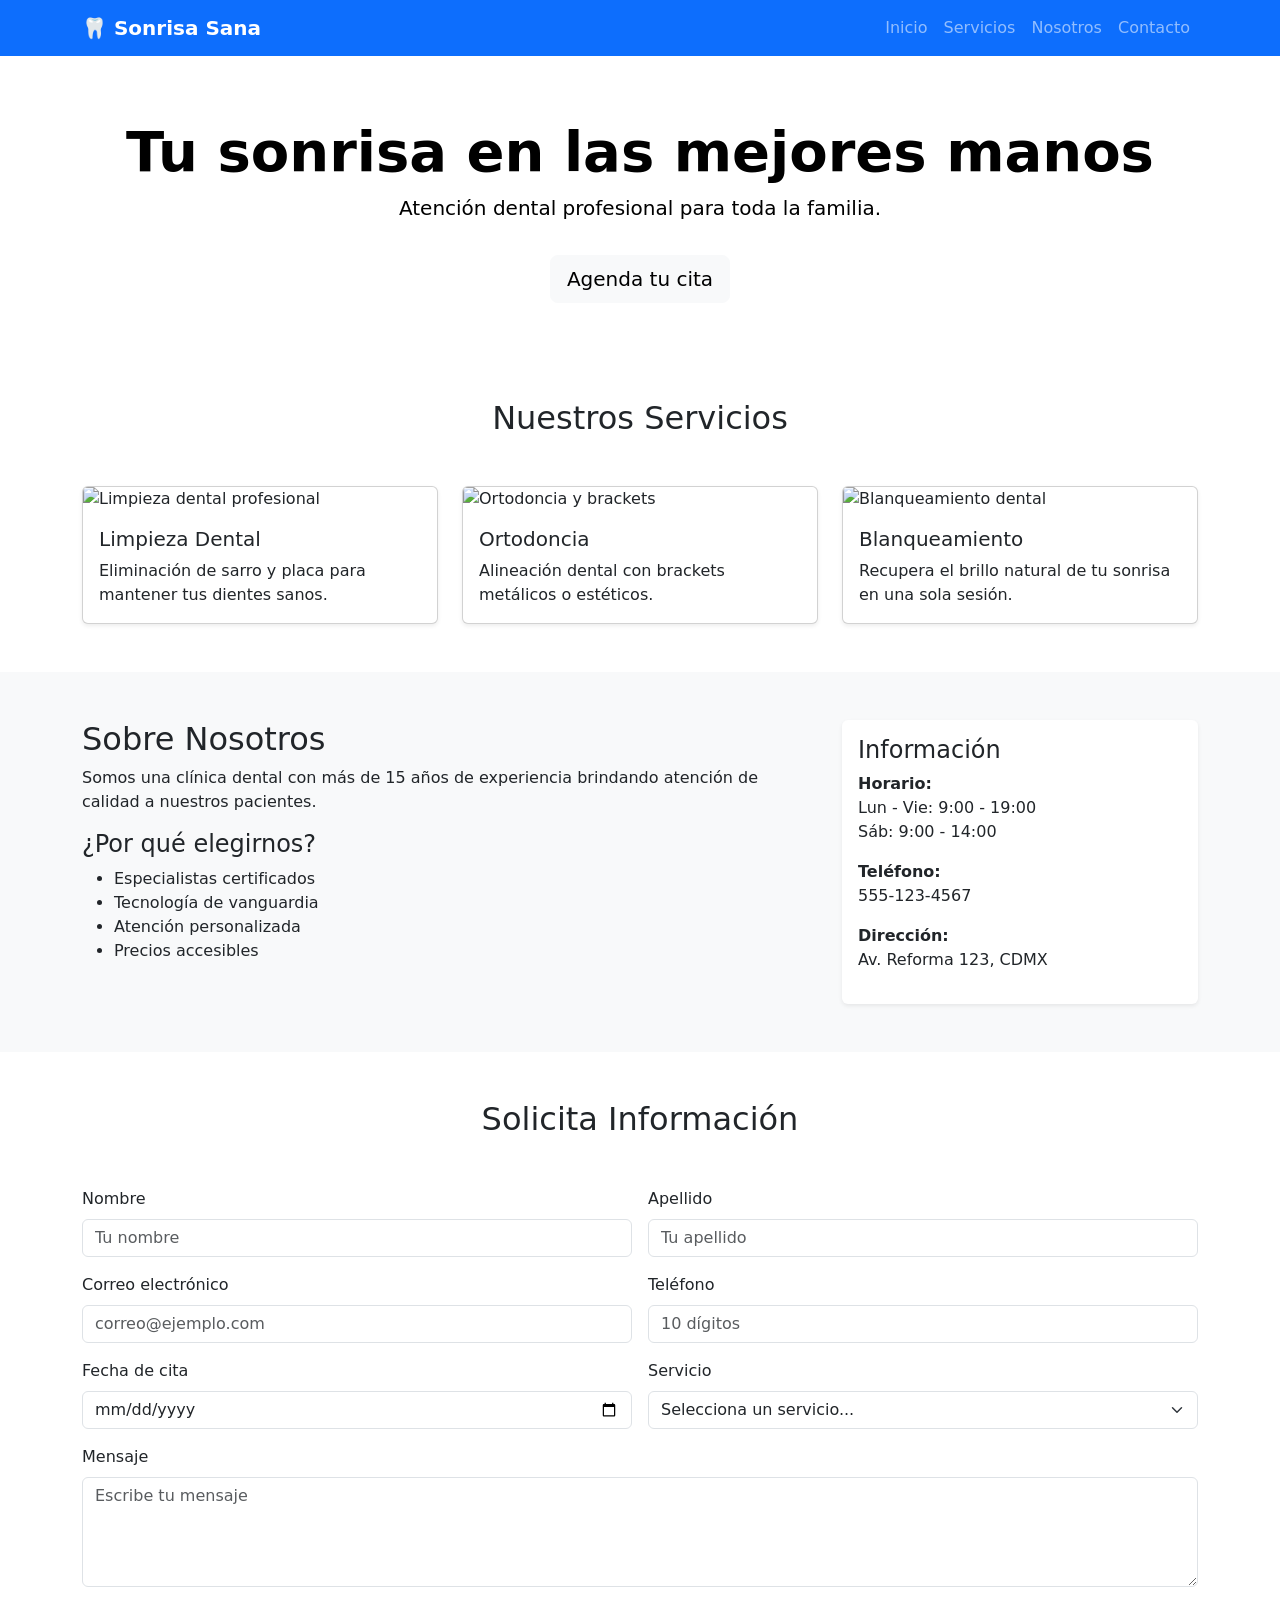
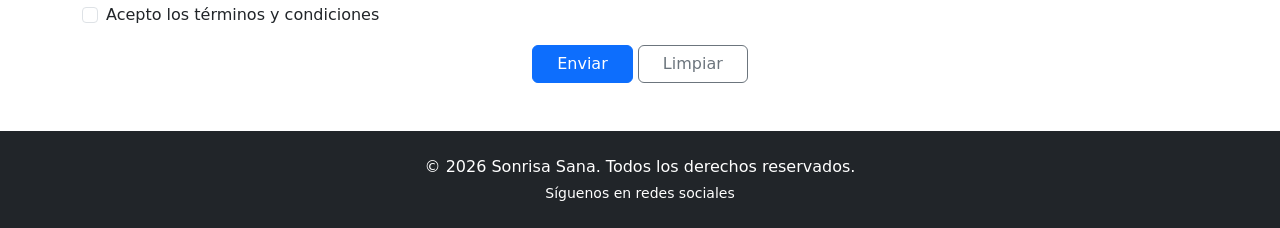
==== index.html @ 599631ce "proyecto proyecto" ====
<!DOCTYPE html>
<html lang="es">
<head>
    <meta charset="UTF-8">
    <meta name="viewport" content="width=device-width, initial-scale=1.0">
    <meta name="description" content="Clínica dental Sonrisa Sana - Servicios odontológicos profesionales">
    <meta name="author" content="Román Ramos">
    <title>Sonrisa Sana | Clínica Dental</title>
    <!-- Bootstrap CSS -->
    <link href="https://cdn.jsdelivr.net/npm/bootstrap@5.3.0/dist/css/bootstrap.min.css" rel="stylesheet">
    <!-- CSS propio -->
    <link rel="stylesheet" href="css/style.css">
</head>
<body>

    <!-- ============ HEADER ============ -->
    <header>
        <nav class="navbar navbar-expand-lg navbar-dark bg-primary fixed-top">
            <div class="container">
                <a class="navbar-brand fw-bold" href="#">🦷 Sonrisa Sana</a>
                <button class="navbar-toggler" type="button" data-bs-toggle="collapse" data-bs-target="#menuNav">
                    <span class="navbar-toggler-icon"></span>
                </button>
                <div class="collapse navbar-collapse" id="menuNav">
                    <ul class="navbar-nav ms-auto">
                        <li class="nav-item"><a class="nav-link" href="#inicio">Inicio</a></li>
                        <li class="nav-item"><a class="nav-link" href="#servicios">Servicios</a></li>
                        <li class="nav-item"><a class="nav-link" href="#nosotros">Nosotros</a></li>
                        <li class="nav-item"><a class="nav-link" href="#contacto">Contacto</a></li>
                    </ul>
                </div>
            </div>
        </nav>
    </header>

    <!-- ============ MAIN ============ -->
    <main style="padding-top: 70px;">

        <!-- SECCIÓN INICIO -->
        <section id="inicio" class="py-5 text-center text-black bg-hero">
            <div class="container">
                <h1 class="display-4 fw-bold">Tu sonrisa en las mejores manos</h1>
                <p class="lead">Atención dental profesional para toda la familia.</p>
                <a href="#contacto" class="btn btn-light btn-lg mt-3">Agenda tu cita</a>
            </div>
        </section>

        <!-- SECCIÓN SERVICIOS (grid + cards Bootstrap) -->
        <section id="servicios" class="py-5">
            <div class="container">
                <h2 class="text-center mb-5">Nuestros Servicios</h2>
                <div class="row g-4">
                    <div class="col-md-4">
                        <div class="card h-100 shadow-sm">
                            <img src="img/imagen1.jpg" class="card-img-top" alt="Limpieza dental profesional">
                            <div class="card-body">
                                <h5 class="card-title">Limpieza Dental</h5>
                                <p class="card-text">Eliminación de sarro y placa para mantener tus dientes sanos.</p>
                            </div>
                        </div>
                    </div>
                    <div class="col-md-4">
                        <div class="card h-100 shadow-sm">
                            <img src="img/imagen2.jpg" class="card-img-top" alt="Ortodoncia y brackets">
                            <div class="card-body">
                                <h5 class="card-title">Ortodoncia</h5>
                                <p class="card-text">Alineación dental con brackets metálicos o estéticos.</p>
                            </div>
                        </div>
                    </div>
                    <div class="col-md-4">
                        <div class="card h-100 shadow-sm">
                            <img src="img/imagen3.jpg" class="card-img-top" alt="Blanqueamiento dental">
                            <div class="card-body">
                                <h5 class="card-title">Blanqueamiento</h5>
                                <p class="card-text">Recupera el brillo natural de tu sonrisa en una sola sesión.</p>
                            </div>
                        </div>
                    </div>
                </div>
            </div>
        </section>

        <!-- SECCIÓN NOSOTROS (article + aside) -->
        <section id="nosotros" class="py-5 bg-light">
            <div class="container">
                <div class="row g-4">
                    <article class="col-md-8">
                        <h2>Sobre Nosotros</h2>
                        <p>Somos una clínica dental con más de 15 años de experiencia brindando atención de calidad a nuestros pacientes.</p>
                        <h4>¿Por qué elegirnos?</h4>
                        <ul>
                            <li>Especialistas certificados</li>
                            <li>Tecnología de vanguardia</li>
                            <li>Atención personalizada</li>
                            <li>Precios accesibles</li>
                        </ul>
                    </article>
                    <aside class="col-md-4">
                        <div class="p-3 bg-white rounded shadow-sm">
                            <h4>Información</h4>
                            <p><strong>Horario:</strong><br>Lun - Vie: 9:00 - 19:00<br>Sáb: 9:00 - 14:00</p>
                            <p><strong>Teléfono:</strong><br>555-123-4567</p>
                            <p><strong>Dirección:</strong><br>Av. Reforma 123, CDMX</p>
                        </div>
                    </aside>
                </div>
            </div>
        </section>

        <!-- SECCIÓN CONTACTO (formulario Bootstrap) -->
        <section id="contacto" class="py-5">
            <div class="container">
                <h2 class="text-center mb-5">Solicita Información</h2>
                <form class="row g-3 needs-validation" novalidate>
                    <div class="col-md-6">
                        <label for="nombre" class="form-label">Nombre</label>
                        <input type="text" class="form-control" id="nombre" required minlength="3" maxlength="30" placeholder="Tu nombre">
                    </div>
                    <div class="col-md-6">
                        <label for="apellido" class="form-label">Apellido</label>
                        <input type="text" class="form-control" id="apellido" required placeholder="Tu apellido">
                    </div>
                    <div class="col-md-6">
                        <label for="email" class="form-label">Correo electrónico</label>
                        <input type="email" class="form-control" id="email" required placeholder="correo@ejemplo.com">
                    </div>
                    <div class="col-md-6">
                        <label for="telefono" class="form-label">Teléfono</label>
                        <input type="tel" class="form-control" id="telefono" pattern="[0-9]{10}" placeholder="10 dígitos">
                    </div>
                    <div class="col-md-6">
                        <label for="fecha" class="form-label">Fecha de cita</label>
                        <input type="date" class="form-control" id="fecha" required>
                    </div>
                    <div class="col-md-6">
                        <label for="servicio" class="form-label">Servicio</label>
                        <select class="form-select" id="servicio" required>
                            <option value="">Selecciona un servicio...</option>
                            <option>Limpieza Dental</option>
                            <option>Ortodoncia</option>
                            <option>Blanqueamiento</option>
                            <option>Consulta general</option>
                        </select>
                    </div>
                    <div class="col-12">
                        <label for="mensaje" class="form-label">Mensaje</label>
                        <textarea class="form-control" id="mensaje" rows="4" required placeholder="Escribe tu mensaje"></textarea>
                    </div>
                    <div class="col-12">
                        <div class="form-check">
                            <input class="form-check-input" type="checkbox" id="terminos" required>
                            <label class="form-check-label" for="terminos">Acepto los términos y condiciones</label>
                        </div>
                    </div>
                    <div class="col-12 text-center">
                        <button type="submit" class="btn btn-primary px-4">Enviar</button>
                        <button type="reset" class="btn btn-outline-secondary px-4">Limpiar</button>
                    </div>
                </form>
            </div>
        </section>

    </main>

    <!-- ============ FOOTER ============ -->
    <footer class="bg-dark text-white text-center py-4">
        <div class="container">
            <p class="mb-1">&copy; 2026 Sonrisa Sana. Todos los derechos reservados.</p>
            <p class="mb-0 small">Síguenos en redes sociales</p>
        </div>
    </footer>

    <!-- Bootstrap JS -->
    <script src="https://cdn.jsdelivr.net/npm/bootstrap@5.3.0/dist/js/bootstrap.bundle.min.js"></script>
    <script src="js/script.js"></script>
</body>
</html>
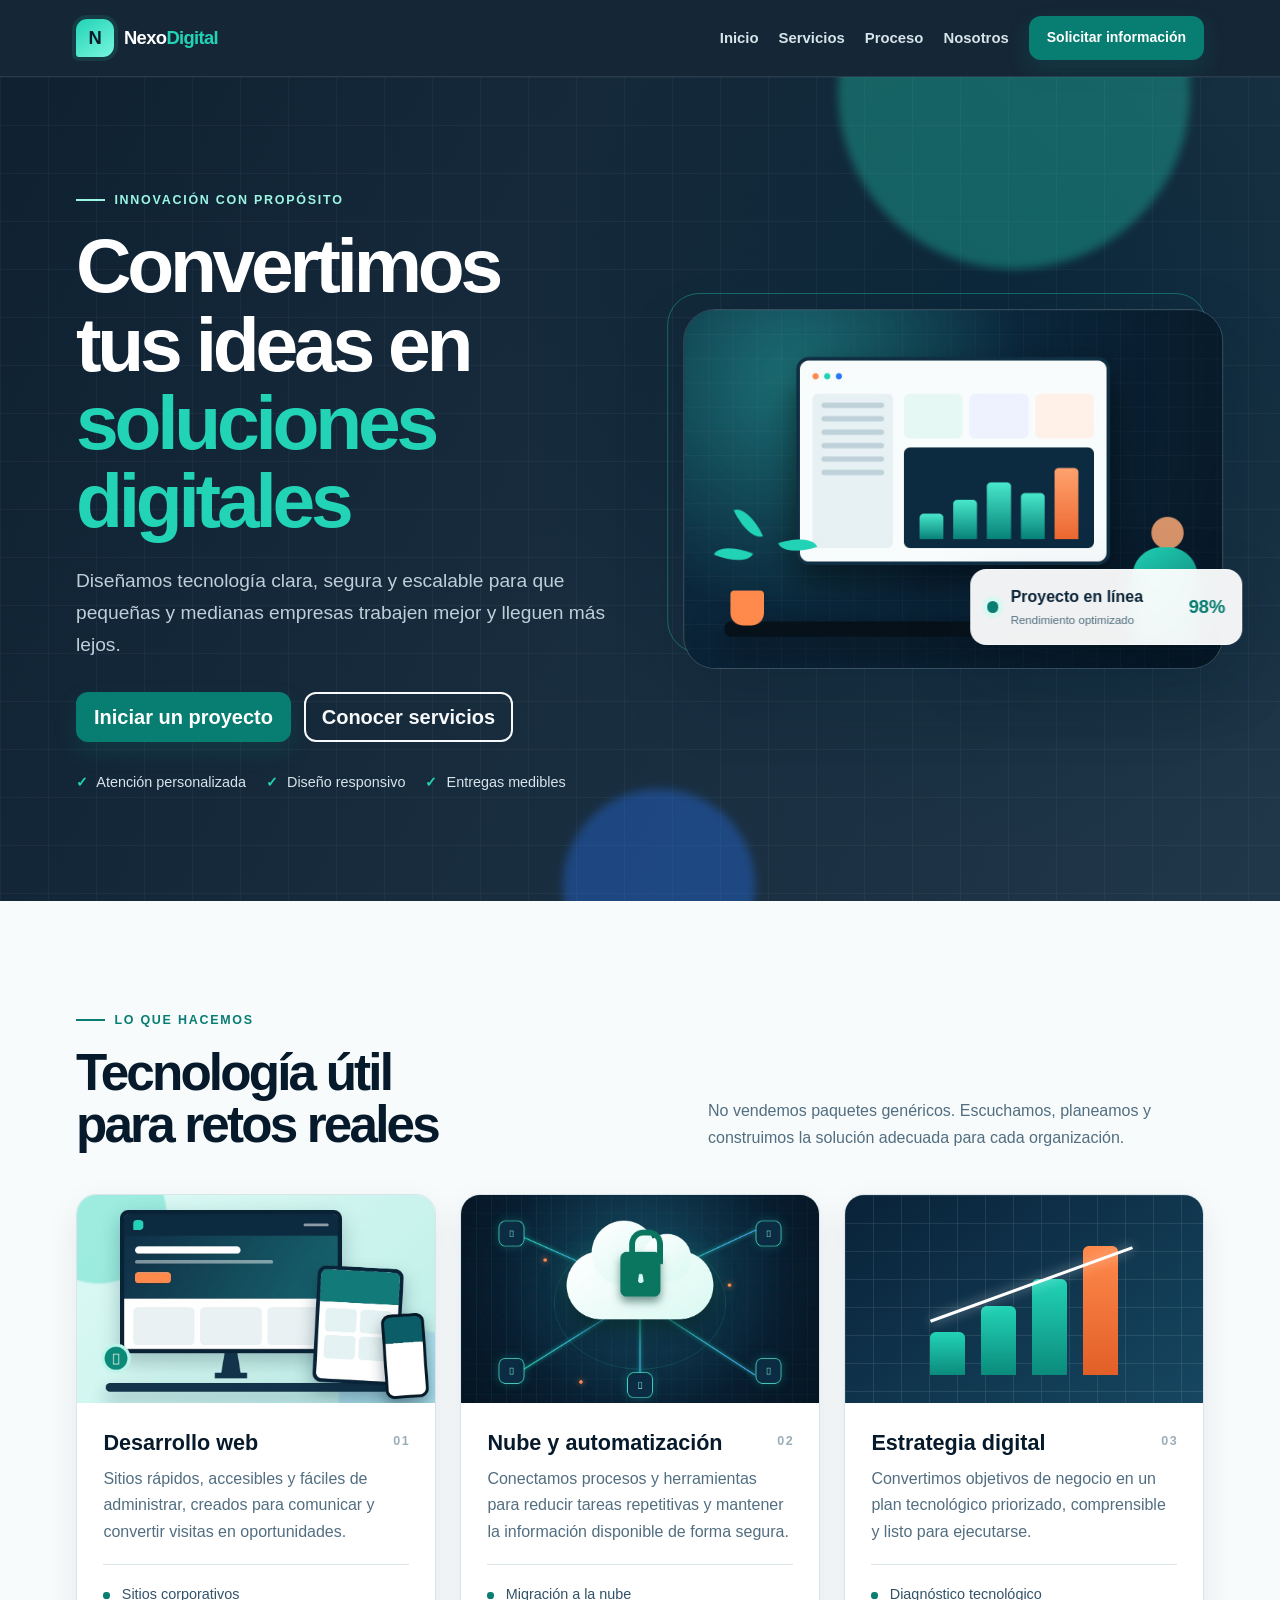
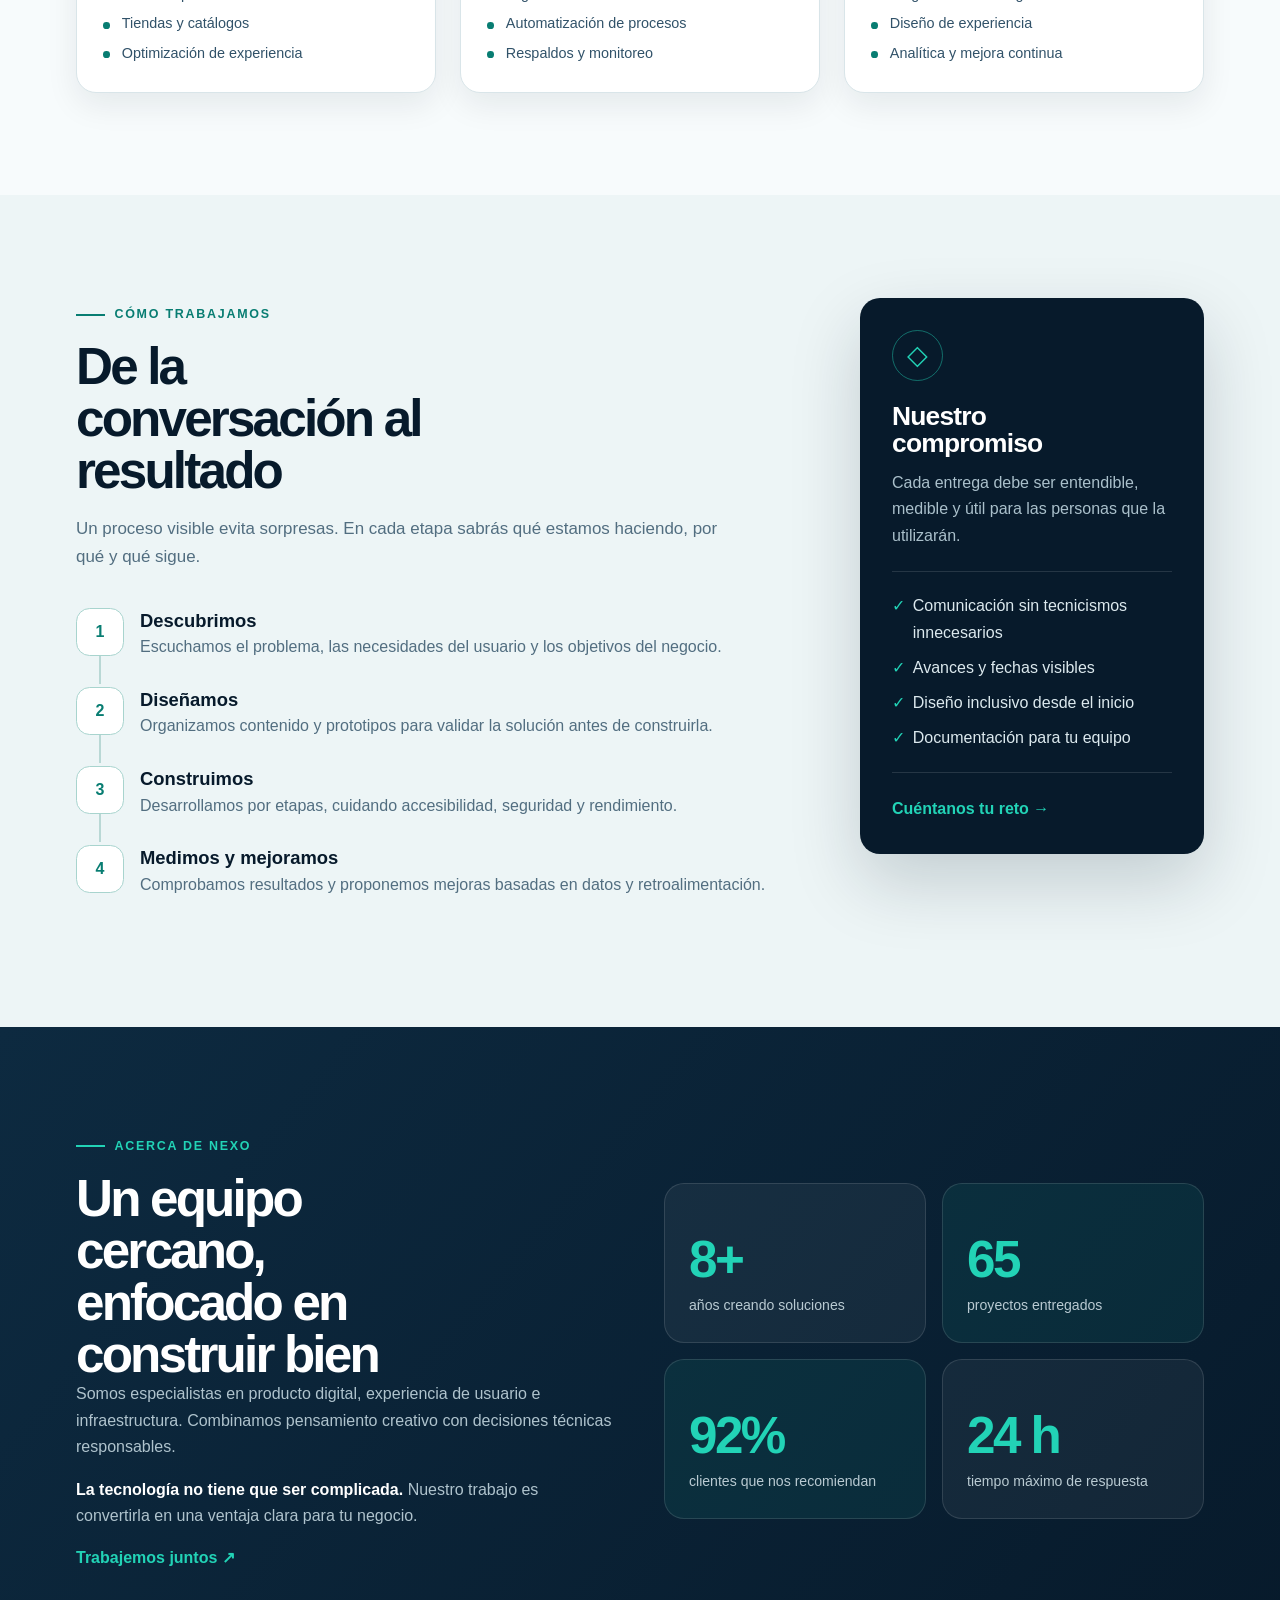
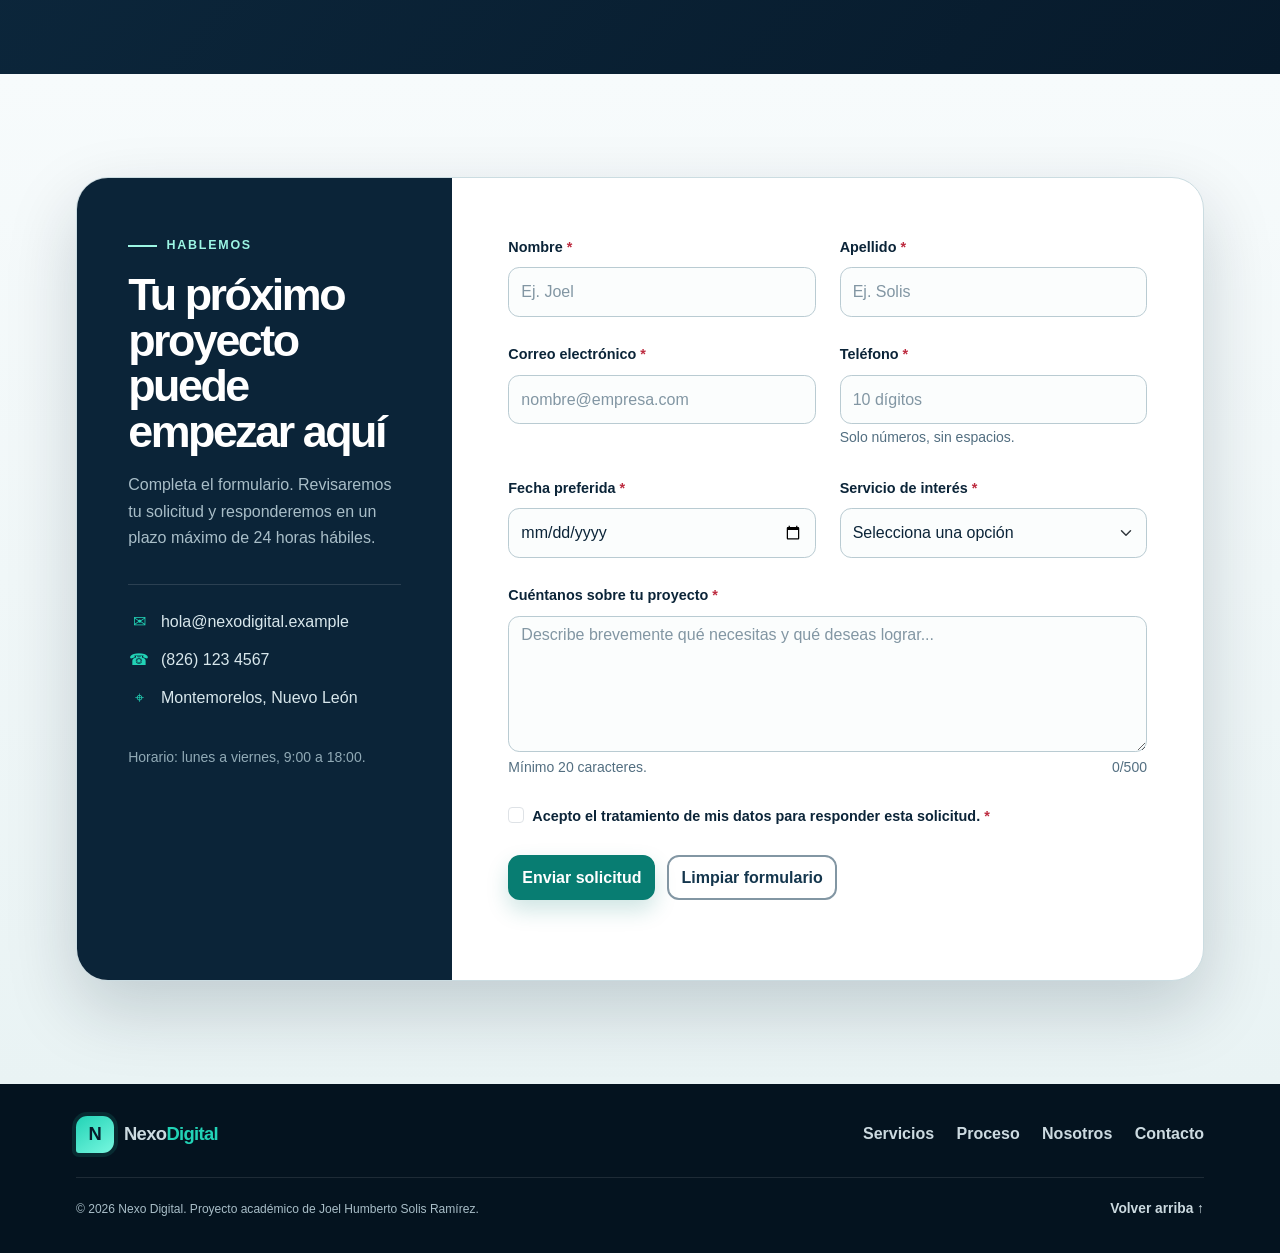
==== commit 2ddf55a6: "feat: crear actividad integradora responsiva" ====
--- a/index.html
+++ b/index.html
@@ -1,178 +1,322 @@
-<!DOCTYPE html>
-<html lang="es">
+<!doctype html>
+<html lang="es-MX">
 <head>
-    <meta charset="UTF-8">
-    <meta name="viewport" content="width=device-width, initial-scale=1.0">
-    <meta name="description" content="Clínica dental Sonrisa Sana - Servicios odontológicos profesionales">
-    <meta name="author" content="Román Ramos">
-    <title>Sonrisa Sana | Clínica Dental</title>
-    <!-- Bootstrap CSS -->
-    <link href="https://cdn.jsdelivr.net/npm/bootstrap@5.3.0/dist/css/bootstrap.min.css" rel="stylesheet">
-    <!-- CSS propio -->
-    <link rel="stylesheet" href="css/style.css">
+  <meta charset="UTF-8">
+  <meta name="viewport" content="width=device-width, initial-scale=1.0">
+  <meta name="description" content="Nexo Digital crea sitios web, soluciones en la nube y experiencias digitales para empresas que quieren crecer.">
+  <meta name="author" content="Joel Humberto Solis Ramírez">
+  <meta name="theme-color" content="#071a2b">
+  <title>Nexo Digital | Tecnología que impulsa tu negocio</title>
+
+  <!-- Framework: Bootstrap 5.3.8 (grid, navbar, cards, botones y formularios). -->
+  <link href="https://cdn.jsdelivr.net/npm/bootstrap@5.3.8/dist/css/bootstrap.min.css" rel="stylesheet">
+  <link rel="stylesheet" href="css/style.css">
 </head>
 <body>
-
-    <!-- ============ HEADER ============ -->
-    <header>
-        <nav class="navbar navbar-expand-lg navbar-dark bg-primary fixed-top">
-            <div class="container">
-                <a class="navbar-brand fw-bold" href="#">🦷 Sonrisa Sana</a>
-                <button class="navbar-toggler" type="button" data-bs-toggle="collapse" data-bs-target="#menuNav">
-                    <span class="navbar-toggler-icon"></span>
-                </button>
-                <div class="collapse navbar-collapse" id="menuNav">
-                    <ul class="navbar-nav ms-auto">
-                        <li class="nav-item"><a class="nav-link" href="#inicio">Inicio</a></li>
-                        <li class="nav-item"><a class="nav-link" href="#servicios">Servicios</a></li>
-                        <li class="nav-item"><a class="nav-link" href="#nosotros">Nosotros</a></li>
-                        <li class="nav-item"><a class="nav-link" href="#contacto">Contacto</a></li>
-                    </ul>
-                </div>
-            </div>
+  <a class="skip-link" href="#contenido-principal">Saltar al contenido principal</a>
+
+  <header class="site-header sticky-top">
+    <!-- Componente Bootstrap: navbar responsiva con menú colapsable. -->
+    <nav class="navbar navbar-expand-lg" aria-label="Navegación principal">
+      <div class="container">
+        <a class="navbar-brand" href="#inicio" aria-label="Nexo Digital, ir al inicio">
+          <span class="brand-mark" aria-hidden="true">N</span>
+          <span>Nexo<span class="brand-accent">Digital</span></span>
+        </a>
+        <button class="navbar-toggler" type="button" data-bs-toggle="collapse" data-bs-target="#menuPrincipal" aria-controls="menuPrincipal" aria-expanded="false" aria-label="Abrir menú de navegación">
+          <span class="navbar-toggler-icon"></span>
+        </button>
+        <div class="collapse navbar-collapse" id="menuPrincipal">
+          <ul class="navbar-nav ms-auto align-items-lg-center gap-lg-1">
+            <li class="nav-item"><a class="nav-link" href="#inicio">Inicio</a></li>
+            <li class="nav-item"><a class="nav-link" href="#servicios">Servicios</a></li>
+            <li class="nav-item"><a class="nav-link" href="#proceso">Proceso</a></li>
+            <li class="nav-item"><a class="nav-link" href="#nosotros">Nosotros</a></li>
+            <li class="nav-item ms-lg-2"><a class="btn btn-primary btn-sm nav-cta" href="#contacto">Solicitar información</a></li>
+          </ul>
+        </div>
+      </div>
+    </nav>
+  </header>
+
+  <main id="contenido-principal">
+    <section class="hero" id="inicio" aria-labelledby="titulo-principal">
+      <div class="hero-orb hero-orb-one" aria-hidden="true"></div>
+      <div class="hero-orb hero-orb-two" aria-hidden="true"></div>
+      <div class="container position-relative">
+        <!-- Sistema grid de Bootstrap: una columna en móvil y dos desde lg. -->
+        <div class="row align-items-center g-5">
+          <div class="col-12 col-lg-6">
+            <p class="eyebrow"><span aria-hidden="true"></span> Innovación con propósito</p>
+            <h1 id="titulo-principal">Convertimos tus ideas en <mark>soluciones digitales</mark></h1>
+            <p class="hero-copy">Diseñamos tecnología clara, segura y escalable para que pequeñas y medianas empresas trabajen mejor y lleguen más lejos.</p>
+            <div class="hero-actions">
+              <!-- Componente Bootstrap: botones. -->
+              <a class="btn btn-primary btn-lg" href="#contacto">Iniciar un proyecto</a>
+              <a class="btn btn-outline-light btn-lg" href="#servicios">Conocer servicios</a>
+            </div>
+            <ul class="trust-list" aria-label="Beneficios principales">
+              <li><span aria-hidden="true">✓</span> Atención personalizada</li>
+              <li><span aria-hidden="true">✓</span> Diseño responsivo</li>
+              <li><span aria-hidden="true">✓</span> Entregas medibles</li>
+            </ul>
+          </div>
+          <div class="col-12 col-lg-6">
+            <figure class="hero-visual">
+              <img src="img/imagen1.jpg" class="img-fluid" width="1200" height="800" alt="Equipo de tecnología analizando un panel digital en una oficina moderna">
+              <figcaption class="floating-card">
+                <span class="status-dot" aria-hidden="true"></span>
+                <span><strong>Proyecto en línea</strong><small>Rendimiento optimizado</small></span>
+                <strong class="score">98%</strong>
+              </figcaption>
+            </figure>
+          </div>
+        </div>
+      </div>
+    </section>
+
+    <section class="section-space services" id="servicios" aria-labelledby="servicios-titulo">
+      <div class="container">
+        <div class="section-heading">
+          <div>
+            <p class="eyebrow dark"><span aria-hidden="true"></span> Lo que hacemos</p>
+            <h2 id="servicios-titulo">Tecnología útil para retos reales</h2>
+          </div>
+          <p>No vendemos paquetes genéricos. Escuchamos, planeamos y construimos la solución adecuada para cada organización.</p>
+        </div>
+
+        <!-- Componentes Bootstrap: grid responsivo y cards. -->
+        <div class="row g-4">
+          <article class="col-12 col-md-6 col-lg-4">
+            <div class="card service-card h-100">
+              <img src="img/imagen2.jpg" class="card-img-top" width="1000" height="650" alt="Interfaz de un sitio web adaptable mostrada en diferentes dispositivos">
+              <div class="card-body">
+                <span class="service-number">01</span>
+                <h3 class="card-title">Desarrollo web</h3>
+                <p class="card-text">Sitios rápidos, accesibles y fáciles de administrar, creados para comunicar y convertir visitas en oportunidades.</p>
+                <ul class="service-list">
+                  <li>Sitios corporativos</li>
+                  <li>Tiendas y catálogos</li>
+                  <li>Optimización de experiencia</li>
+                </ul>
+              </div>
+            </div>
+          </article>
+
+          <article class="col-12 col-md-6 col-lg-4">
+            <div class="card service-card h-100">
+              <img src="img/imagen3.jpg" class="card-img-top" width="1000" height="650" alt="Representación abstracta de infraestructura segura conectada en la nube">
+              <div class="card-body">
+                <span class="service-number">02</span>
+                <h3 class="card-title">Nube y automatización</h3>
+                <p class="card-text">Conectamos procesos y herramientas para reducir tareas repetitivas y mantener la información disponible de forma segura.</p>
+                <ul class="service-list">
+                  <li>Migración a la nube</li>
+                  <li>Automatización de procesos</li>
+                  <li>Respaldos y monitoreo</li>
+                </ul>
+              </div>
+            </div>
+          </article>
+
+          <article class="col-12 col-md-6 col-lg-4">
+            <div class="card service-card h-100">
+              <div class="strategy-visual" role="img" aria-label="Gráfica ascendente que representa estrategia y crecimiento digital">
+                <span class="bar bar-one"></span><span class="bar bar-two"></span><span class="bar bar-three"></span><span class="bar bar-four"></span>
+                <span class="trend-line" aria-hidden="true"></span>
+              </div>
+              <div class="card-body">
+                <span class="service-number">03</span>
+                <h3 class="card-title">Estrategia digital</h3>
+                <p class="card-text">Convertimos objetivos de negocio en un plan tecnológico priorizado, comprensible y listo para ejecutarse.</p>
+                <ul class="service-list">
+                  <li>Diagnóstico tecnológico</li>
+                  <li>Diseño de experiencia</li>
+                  <li>Analítica y mejora continua</li>
+                </ul>
+              </div>
+            </div>
+          </article>
+        </div>
+      </div>
+    </section>
+
+    <section class="section-space process-section" id="proceso" aria-labelledby="proceso-titulo">
+      <div class="container">
+        <div class="row g-5 align-items-start">
+          <article class="col-12 col-lg-8">
+            <p class="eyebrow dark"><span aria-hidden="true"></span> Cómo trabajamos</p>
+            <h2 id="proceso-titulo">De la conversación al resultado</h2>
+            <p class="lead-copy">Un proceso visible evita sorpresas. En cada etapa sabrás qué estamos haciendo, por qué y qué sigue.</p>
+            <ol class="process-list">
+              <li>
+                <span class="step-number">1</span>
+                <div><h3>Descubrimos</h3><p>Escuchamos el problema, las necesidades del usuario y los objetivos del negocio.</p></div>
+              </li>
+              <li>
+                <span class="step-number">2</span>
+                <div><h3>Diseñamos</h3><p>Organizamos contenido y prototipos para validar la solución antes de construirla.</p></div>
+              </li>
+              <li>
+                <span class="step-number">3</span>
+                <div><h3>Construimos</h3><p>Desarrollamos por etapas, cuidando accesibilidad, seguridad y rendimiento.</p></div>
+              </li>
+              <li>
+                <span class="step-number">4</span>
+                <div><h3>Medimos y mejoramos</h3><p>Comprobamos resultados y proponemos mejoras basadas en datos y retroalimentación.</p></div>
+              </li>
+            </ol>
+          </article>
+
+          <aside class="col-12 col-lg-4" aria-labelledby="compromiso-titulo">
+            <div class="commitment-card">
+              <span class="commitment-icon" aria-hidden="true">◇</span>
+              <h2 id="compromiso-titulo">Nuestro compromiso</h2>
+              <p>Cada entrega debe ser entendible, medible y útil para las personas que la utilizarán.</p>
+              <ul>
+                <li>Comunicación sin tecnicismos innecesarios</li>
+                <li>Avances y fechas visibles</li>
+                <li>Diseño inclusivo desde el inicio</li>
+                <li>Documentación para tu equipo</li>
+              </ul>
+              <a href="#contacto">Cuéntanos tu reto <span aria-hidden="true">→</span></a>
+            </div>
+          </aside>
+        </div>
+      </div>
+    </section>
+
+    <section class="section-space about-section" id="nosotros" aria-labelledby="nosotros-titulo">
+      <div class="container">
+        <div class="row align-items-center g-5">
+          <div class="col-12 col-lg-6">
+            <p class="eyebrow"><span aria-hidden="true"></span> Acerca de Nexo</p>
+            <h2 id="nosotros-titulo">Un equipo cercano, enfocado en construir bien</h2>
+            <p>Somos especialistas en producto digital, experiencia de usuario e infraestructura. Combinamos pensamiento creativo con decisiones técnicas responsables.</p>
+            <p><strong>La tecnología no tiene que ser complicada.</strong> Nuestro trabajo es convertirla en una ventaja clara para tu negocio.</p>
+            <a class="text-link" href="#contacto">Trabajemos juntos <span aria-hidden="true">↗</span></a>
+          </div>
+          <div class="col-12 col-lg-6">
+            <ul class="stats-grid" aria-label="Indicadores de la empresa">
+              <li><strong>8+</strong><span>años creando soluciones</span></li>
+              <li><strong>65</strong><span>proyectos entregados</span></li>
+              <li><strong>92%</strong><span>clientes que nos recomiendan</span></li>
+              <li><strong>24 h</strong><span>tiempo máximo de respuesta</span></li>
+            </ul>
+          </div>
+        </div>
+      </div>
+    </section>
+
+    <section class="section-space contact-section" id="contacto" aria-labelledby="contacto-titulo">
+      <div class="container">
+        <div class="contact-shell">
+          <div class="row g-0">
+            <aside class="col-12 col-lg-4 contact-info" aria-labelledby="contacto-titulo">
+              <p class="eyebrow"><span aria-hidden="true"></span> Hablemos</p>
+              <h2 id="contacto-titulo">Tu próximo proyecto puede empezar aquí</h2>
+              <p>Completa el formulario. Revisaremos tu solicitud y responderemos en un plazo máximo de 24 horas hábiles.</p>
+              <address>
+                <a href="mailto:hola@nexodigital.example"><span aria-hidden="true">✉</span> hola@nexodigital.example</a>
+                <a href="tel:+528261234567"><span aria-hidden="true">☎</span> (826) 123 4567</a>
+                <span><span aria-hidden="true">⌖</span> Montemorelos, Nuevo León</span>
+              </address>
+              <small>Horario: lunes a viernes, 9:00 a 18:00.</small>
+            </aside>
+
+            <article class="col-12 col-lg-8 form-panel" aria-label="Formulario de contacto">
+              <!-- Componente Bootstrap: formulario, controles, grid y mensajes de validación. -->
+              <form id="contactForm" class="row g-4" action="#contacto" method="post">
+                <div class="col-12 col-md-6">
+                  <label class="form-label" for="nombre">Nombre <span aria-hidden="true">*</span></label>
+                  <input class="form-control" type="text" id="nombre" name="nombre" placeholder="Ej. Joel" minlength="2" maxlength="40" autocomplete="given-name" required>
+                  <div class="invalid-feedback">Escribe un nombre de 2 a 40 caracteres.</div>
+                </div>
+                <div class="col-12 col-md-6">
+                  <label class="form-label" for="apellido">Apellido <span aria-hidden="true">*</span></label>
+                  <input class="form-control" type="text" id="apellido" name="apellido" placeholder="Ej. Solis" minlength="2" maxlength="50" autocomplete="family-name" required>
+                  <div class="invalid-feedback">Escribe un apellido de 2 a 50 caracteres.</div>
+                </div>
+                <div class="col-12 col-md-6">
+                  <label class="form-label" for="correo">Correo electrónico <span aria-hidden="true">*</span></label>
+                  <input class="form-control" type="email" id="correo" name="correo" placeholder="nombre@empresa.com" maxlength="100" autocomplete="email" required>
+                  <div class="invalid-feedback">Ingresa un correo electrónico válido.</div>
+                </div>
+                <div class="col-12 col-md-6">
+                  <label class="form-label" for="telefono">Teléfono <span aria-hidden="true">*</span></label>
+                  <input class="form-control" type="tel" id="telefono" name="telefono" placeholder="10 dígitos" pattern="[0-9]{10}" maxlength="10" inputmode="numeric" autocomplete="tel" aria-describedby="telefono-ayuda" required>
+                  <small id="telefono-ayuda" class="form-text">Solo números, sin espacios.</small>
+                  <div class="invalid-feedback">Ingresa exactamente 10 dígitos.</div>
+                </div>
+                <div class="col-12 col-md-6">
+                  <label class="form-label" for="fecha">Fecha preferida <span aria-hidden="true">*</span></label>
+                  <input class="form-control" type="date" id="fecha" name="fecha" required>
+                  <div class="invalid-feedback">Selecciona una fecha.</div>
+                </div>
+                <div class="col-12 col-md-6">
+                  <label class="form-label" for="servicio">Servicio de interés <span aria-hidden="true">*</span></label>
+                  <select class="form-select" id="servicio" name="servicio" required>
+                    <option value="" selected disabled>Selecciona una opción</option>
+                    <option value="web">Desarrollo web</option>
+                    <option value="nube">Nube y automatización</option>
+                    <option value="estrategia">Estrategia digital</option>
+                    <option value="otro">Otro proyecto</option>
+                  </select>
+                  <div class="invalid-feedback">Selecciona un servicio.</div>
+                </div>
+                <div class="col-12">
+                  <label class="form-label" for="mensaje">Cuéntanos sobre tu proyecto <span aria-hidden="true">*</span></label>
+                  <textarea class="form-control" id="mensaje" name="mensaje" rows="5" placeholder="Describe brevemente qué necesitas y qué deseas lograr..." minlength="20" maxlength="500" aria-describedby="contador-mensaje" required></textarea>
+                  <div class="d-flex justify-content-between gap-3">
+                    <small class="form-text">Mínimo 20 caracteres.</small>
+                    <small id="contador-mensaje" class="form-text" aria-live="polite">0/500</small>
+                  </div>
+                  <div class="invalid-feedback">Describe tu proyecto usando entre 20 y 500 caracteres.</div>
+                </div>
+                <div class="col-12">
+                  <div class="form-check">
+                    <input class="form-check-input" type="checkbox" id="terminos" name="terminos" required>
+                    <label class="form-check-label" for="terminos">Acepto el tratamiento de mis datos para responder esta solicitud. <span aria-hidden="true">*</span></label>
+                    <div class="invalid-feedback">Debes aceptar los términos antes de enviar.</div>
+                  </div>
+                </div>
+                <div class="col-12 form-actions">
+                  <button class="btn btn-primary" type="submit">Enviar solicitud</button>
+                  <button class="btn btn-outline-secondary" type="reset">Limpiar formulario</button>
+                </div>
+                <div class="col-12">
+                  <p id="formStatus" class="form-status" role="status" aria-live="polite" tabindex="-1"></p>
+                </div>
+              </form>
+            </article>
+          </div>
+        </div>
+      </div>
+    </section>
+  </main>
+
+  <footer class="site-footer">
+    <div class="container">
+      <div class="footer-top">
+        <a class="navbar-brand footer-brand" href="#inicio"><span class="brand-mark" aria-hidden="true">N</span><span>Nexo<span class="brand-accent">Digital</span></span></a>
+        <nav aria-label="Navegación secundaria">
+          <ul>
+            <li><a href="#servicios">Servicios</a></li>
+            <li><a href="#proceso">Proceso</a></li>
+            <li><a href="#nosotros">Nosotros</a></li>
+            <li><a href="#contacto">Contacto</a></li>
+          </ul>
         </nav>
-    </header>
-
-    <!-- ============ MAIN ============ -->
-    <main style="padding-top: 70px;">
-
-        <!-- SECCIÓN INICIO -->
-        <section id="inicio" class="py-5 text-center text-black bg-hero">
-            <div class="container">
-                <h1 class="display-4 fw-bold">Tu sonrisa en las mejores manos</h1>
-                <p class="lead">Atención dental profesional para toda la familia.</p>
-                <a href="#contacto" class="btn btn-light btn-lg mt-3">Agenda tu cita</a>
-            </div>
-        </section>
-
-        <!-- SECCIÓN SERVICIOS (grid + cards Bootstrap) -->
-        <section id="servicios" class="py-5">
-            <div class="container">
-                <h2 class="text-center mb-5">Nuestros Servicios</h2>
-                <div class="row g-4">
-                    <div class="col-md-4">
-                        <div class="card h-100 shadow-sm">
-                            <img src="img/imagen1.jpg" class="card-img-top" alt="Limpieza dental profesional">
-                            <div class="card-body">
-                                <h5 class="card-title">Limpieza Dental</h5>
-                                <p class="card-text">Eliminación de sarro y placa para mantener tus dientes sanos.</p>
-                            </div>
-                        </div>
-                    </div>
-                    <div class="col-md-4">
-                        <div class="card h-100 shadow-sm">
-                            <img src="img/imagen2.jpg" class="card-img-top" alt="Ortodoncia y brackets">
-                            <div class="card-body">
-                                <h5 class="card-title">Ortodoncia</h5>
-                                <p class="card-text">Alineación dental con brackets metálicos o estéticos.</p>
-                            </div>
-                        </div>
-                    </div>
-                    <div class="col-md-4">
-                        <div class="card h-100 shadow-sm">
-                            <img src="img/imagen3.jpg" class="card-img-top" alt="Blanqueamiento dental">
-                            <div class="card-body">
-                                <h5 class="card-title">Blanqueamiento</h5>
-                                <p class="card-text">Recupera el brillo natural de tu sonrisa en una sola sesión.</p>
-                            </div>
-                        </div>
-                    </div>
-                </div>
-            </div>
-        </section>
-
-        <!-- SECCIÓN NOSOTROS (article + aside) -->
-        <section id="nosotros" class="py-5 bg-light">
-            <div class="container">
-                <div class="row g-4">
-                    <article class="col-md-8">
-                        <h2>Sobre Nosotros</h2>
-                        <p>Somos una clínica dental con más de 15 años de experiencia brindando atención de calidad a nuestros pacientes.</p>
-                        <h4>¿Por qué elegirnos?</h4>
-                        <ul>
-                            <li>Especialistas certificados</li>
-                            <li>Tecnología de vanguardia</li>
-                            <li>Atención personalizada</li>
-                            <li>Precios accesibles</li>
-                        </ul>
-                    </article>
-                    <aside class="col-md-4">
-                        <div class="p-3 bg-white rounded shadow-sm">
-                            <h4>Información</h4>
-                            <p><strong>Horario:</strong><br>Lun - Vie: 9:00 - 19:00<br>Sáb: 9:00 - 14:00</p>
-                            <p><strong>Teléfono:</strong><br>555-123-4567</p>
-                            <p><strong>Dirección:</strong><br>Av. Reforma 123, CDMX</p>
-                        </div>
-                    </aside>
-                </div>
-            </div>
-        </section>
-
-        <!-- SECCIÓN CONTACTO (formulario Bootstrap) -->
-        <section id="contacto" class="py-5">
-            <div class="container">
-                <h2 class="text-center mb-5">Solicita Información</h2>
-                <form class="row g-3 needs-validation" novalidate>
-                    <div class="col-md-6">
-                        <label for="nombre" class="form-label">Nombre</label>
-                        <input type="text" class="form-control" id="nombre" required minlength="3" maxlength="30" placeholder="Tu nombre">
-                    </div>
-                    <div class="col-md-6">
-                        <label for="apellido" class="form-label">Apellido</label>
-                        <input type="text" class="form-control" id="apellido" required placeholder="Tu apellido">
-                    </div>
-                    <div class="col-md-6">
-                        <label for="email" class="form-label">Correo electrónico</label>
-                        <input type="email" class="form-control" id="email" required placeholder="correo@ejemplo.com">
-                    </div>
-                    <div class="col-md-6">
-                        <label for="telefono" class="form-label">Teléfono</label>
-                        <input type="tel" class="form-control" id="telefono" pattern="[0-9]{10}" placeholder="10 dígitos">
-                    </div>
-                    <div class="col-md-6">
-                        <label for="fecha" class="form-label">Fecha de cita</label>
-                        <input type="date" class="form-control" id="fecha" required>
-                    </div>
-                    <div class="col-md-6">
-                        <label for="servicio" class="form-label">Servicio</label>
-                        <select class="form-select" id="servicio" required>
-                            <option value="">Selecciona un servicio...</option>
-                            <option>Limpieza Dental</option>
-                            <option>Ortodoncia</option>
-                            <option>Blanqueamiento</option>
-                            <option>Consulta general</option>
-                        </select>
-                    </div>
-                    <div class="col-12">
-                        <label for="mensaje" class="form-label">Mensaje</label>
-                        <textarea class="form-control" id="mensaje" rows="4" required placeholder="Escribe tu mensaje"></textarea>
-                    </div>
-                    <div class="col-12">
-                        <div class="form-check">
-                            <input class="form-check-input" type="checkbox" id="terminos" required>
-                            <label class="form-check-label" for="terminos">Acepto los términos y condiciones</label>
-                        </div>
-                    </div>
-                    <div class="col-12 text-center">
-                        <button type="submit" class="btn btn-primary px-4">Enviar</button>
-                        <button type="reset" class="btn btn-outline-secondary px-4">Limpiar</button>
-                    </div>
-                </form>
-            </div>
-        </section>
-
-    </main>
-
-    <!-- ============ FOOTER ============ -->
-    <footer class="bg-dark text-white text-center py-4">
-        <div class="container">
-            <p class="mb-1">&copy; 2026 Sonrisa Sana. Todos los derechos reservados.</p>
-            <p class="mb-0 small">Síguenos en redes sociales</p>
-        </div>
-    </footer>
-
-    <!-- Bootstrap JS -->
-    <script src="https://cdn.jsdelivr.net/npm/bootstrap@5.3.0/dist/js/bootstrap.bundle.min.js"></script>
-    <script src="js/script.js"></script>
+      </div>
+      <div class="footer-bottom">
+        <small>© 2026 Nexo Digital. Proyecto académico de Joel Humberto Solis Ramírez.</small>
+        <a href="#inicio">Volver arriba ↑</a>
+      </div>
+    </div>
+  </footer>
+
+  <!-- Framework: bundle JavaScript de Bootstrap para el menú colapsable. -->
+  <script src="https://cdn.jsdelivr.net/npm/bootstrap@5.3.8/dist/js/bootstrap.bundle.min.js"></script>
+  <script src="js/script.js"></script>
 </body>
-</html>+</html>
--- a/css/style.css
+++ b/css/style.css
@@ -0,0 +1,1081 @@
+/* ==============================================================
+   NEXO DIGITAL — CSS3 personalizado
+   Bootstrap aporta grid, navbar, cards, botones y formulario.
+   Esta hoja define identidad visual, accesibilidad y adaptación.
+   ============================================================== */
+
+:root {
+  --ink-950: #071a2b;
+  --ink-900: #0b2438;
+  --ink-800: #14364d;
+  --ink-700: #315269;
+  --ink-600: #526e80;
+  --paper: #f7fbfc;
+  --white: #ffffff;
+  --line: #d9e5e9;
+  --teal: #22d3b6;
+  --teal-dark: #087d72;
+  --teal-soft: #d9f8f1;
+  --orange: #ff8a4c;
+  --blue: #2878ff;
+  --success: #0c7a52;
+  --danger: #bd2c40;
+  --shadow-sm: 0 12px 32px rgb(7 26 43 / 8%);
+  --shadow-lg: 0 28px 70px rgb(7 26 43 / 18%);
+  --radius-sm: 0.8rem;
+  --radius-md: 1.25rem;
+  --radius-lg: 2rem;
+  --container: 72rem;
+  --header-height: 4.75rem;
+}
+
+*,
+*::before,
+*::after {
+  box-sizing: border-box;
+}
+
+html {
+  scroll-behavior: smooth;
+  scroll-padding-top: calc(var(--header-height) + 1rem);
+}
+
+body {
+  margin: 0;
+  color: var(--ink-800);
+  background-color: var(--paper);
+  font-family: Inter, "Segoe UI", Roboto, Arial, sans-serif;
+  font-size: 1rem;
+  font-weight: 400;
+  line-height: 1.65;
+  overflow-x: hidden;
+}
+
+img {
+  display: block;
+  max-width: 100%;
+  height: auto;
+}
+
+a {
+  color: inherit;
+  text-underline-offset: 0.2em;
+}
+
+button,
+input,
+select,
+textarea {
+  font: inherit;
+}
+
+section[id] {
+  scroll-margin-top: calc(var(--header-height) + 1rem);
+}
+
+::selection {
+  color: var(--ink-950);
+  background: var(--teal);
+}
+
+.skip-link {
+  position: fixed;
+  top: 0.5rem;
+  left: 0.5rem;
+  z-index: 2000;
+  padding: 0.7rem 1rem;
+  border-radius: 0.5rem;
+  color: var(--ink-950);
+  background: var(--teal);
+  font-weight: 800;
+  transform: translateY(-160%);
+  transition: transform 160ms ease;
+}
+
+.skip-link:focus {
+  transform: translateY(0);
+}
+
+:focus-visible {
+  outline: 3px solid var(--orange);
+  outline-offset: 3px;
+}
+
+.container {
+  max-width: var(--container);
+}
+
+/* Encabezado y navegación */
+.site-header {
+  min-height: var(--header-height);
+  display: flex;
+  align-items: center;
+  border-bottom: 1px solid rgb(255 255 255 / 9%);
+  background: rgb(7 26 43 / 94%);
+  backdrop-filter: blur(14px);
+}
+
+.navbar {
+  width: 100%;
+  min-height: var(--header-height);
+  padding: 0.65rem 0;
+}
+
+.navbar-brand {
+  display: inline-flex;
+  align-items: center;
+  gap: 0.65rem;
+  margin: 0;
+  color: var(--white);
+  font-size: 1.15rem;
+  font-weight: 800;
+  letter-spacing: -0.035em;
+}
+
+.navbar-brand:hover,
+.navbar-brand:focus {
+  color: var(--white);
+}
+
+.brand-mark {
+  width: 2.35rem;
+  height: 2.35rem;
+  display: inline-grid;
+  place-items: center;
+  border-radius: 0.7rem 0.7rem 0.7rem 0.18rem;
+  color: var(--ink-950);
+  background: linear-gradient(145deg, var(--teal), #78f7df);
+  box-shadow: 0 0 0 4px rgb(34 211 182 / 12%);
+  font-size: 1.15rem;
+  font-weight: 900;
+}
+
+.brand-accent {
+  color: var(--teal);
+}
+
+.navbar .nav-link {
+  position: relative;
+  padding: 0.65rem 0.75rem;
+  color: #d7e4ea;
+  font-size: 0.93rem;
+  font-weight: 650;
+}
+
+.navbar .nav-link::after {
+  content: "";
+  position: absolute;
+  right: 0.75rem;
+  bottom: 0.42rem;
+  left: 0.75rem;
+  height: 2px;
+  background: var(--teal);
+  transform: scaleX(0);
+  transform-origin: left;
+  transition: transform 180ms ease;
+}
+
+.navbar .nav-link:hover,
+.navbar .nav-link:focus-visible {
+  color: var(--white);
+}
+
+.navbar .nav-link:hover::after,
+.navbar .nav-link:focus-visible::after {
+  transform: scaleX(1);
+}
+
+.navbar-toggler {
+  border: 1px solid rgb(255 255 255 / 28%);
+  background-color: var(--white);
+}
+
+.nav-cta {
+  padding-inline: 1rem;
+}
+
+/* Botones */
+.btn {
+  min-height: 2.8rem;
+  display: inline-flex;
+  align-items: center;
+  justify-content: center;
+  border-width: 2px;
+  border-radius: 0.75rem;
+  font-weight: 750;
+  transition: transform 180ms ease, box-shadow 180ms ease, background-color 180ms ease, border-color 180ms ease;
+}
+
+.btn:hover {
+  transform: translateY(-2px);
+}
+
+.btn-primary {
+  border-color: var(--teal-dark);
+  color: var(--white);
+  background: var(--teal-dark);
+  box-shadow: 0 10px 22px rgb(8 125 114 / 20%);
+}
+
+.btn-primary:hover,
+.btn-primary:focus-visible {
+  border-color: #05665e;
+  color: var(--white);
+  background: #05665e;
+  box-shadow: 0 14px 26px rgb(8 125 114 / 27%);
+}
+
+.btn-outline-light:hover {
+  color: var(--ink-950);
+  background: var(--white);
+}
+
+.btn-outline-secondary {
+  border-color: #8296a3;
+  color: var(--ink-800);
+}
+
+/* Hero */
+.hero {
+  position: relative;
+  min-height: calc(100vh - var(--header-height));
+  display: flex;
+  align-items: center;
+  padding: clamp(4rem, 8vw, 7.5rem) 0;
+  color: #eaf4f7;
+  background:
+    linear-gradient(115deg, rgb(7 26 43 / 97%), rgb(11 36 56 / 91%)),
+    radial-gradient(circle at 80% 30%, #1a7f84, transparent 45%);
+  isolation: isolate;
+  overflow: hidden;
+}
+
+.hero::before {
+  content: "";
+  position: absolute;
+  inset: 0;
+  z-index: -2;
+  opacity: 0.06;
+  background-image: linear-gradient(rgb(255 255 255 / 65%) 1px, transparent 1px), linear-gradient(90deg, rgb(255 255 255 / 65%) 1px, transparent 1px);
+  background-size: 48px 48px;
+}
+
+.hero-orb {
+  position: absolute;
+  z-index: -1;
+  border-radius: 50%;
+  filter: blur(4px);
+  opacity: 0.34;
+}
+
+.hero-orb-one {
+  width: 22rem;
+  height: 22rem;
+  top: -10rem;
+  right: 7%;
+  background: var(--teal);
+}
+
+.hero-orb-two {
+  width: 12rem;
+  height: 12rem;
+  bottom: -5rem;
+  left: 44%;
+  background: var(--blue);
+}
+
+.eyebrow {
+  display: inline-flex;
+  align-items: center;
+  gap: 0.6rem;
+  margin: 0 0 1rem;
+  color: #9cf6e4;
+  font-size: 0.78rem;
+  font-weight: 850;
+  letter-spacing: 0.14em;
+  text-transform: uppercase;
+}
+
+.eyebrow span {
+  width: 1.8rem;
+  height: 2px;
+  display: inline-block;
+  background: currentColor;
+}
+
+.eyebrow.dark {
+  color: var(--teal-dark);
+}
+
+.hero h1,
+.section-heading h2,
+.process-section h2,
+.about-section h2,
+.contact-info h2 {
+  margin: 0;
+  font-size: clamp(2.45rem, 6vw, 4.9rem);
+  font-weight: 850;
+  line-height: 1.02;
+  letter-spacing: -0.055em;
+}
+
+.hero h1 {
+  max-width: 12ch;
+  color: var(--white);
+}
+
+.hero mark {
+  padding: 0;
+  color: var(--teal);
+  background: transparent;
+}
+
+.hero-copy {
+  max-width: 38rem;
+  margin: 1.6rem 0 0;
+  color: #bdd0d9;
+  font-size: clamp(1.05rem, 2vw, 1.2rem);
+}
+
+.hero-actions {
+  display: flex;
+  flex-wrap: wrap;
+  gap: 0.8rem;
+  margin-top: 2rem;
+}
+
+.trust-list {
+  display: flex;
+  flex-wrap: wrap;
+  gap: 0.7rem 1.25rem;
+  margin: 1.8rem 0 0;
+  padding: 0;
+  color: #d7e4ea;
+  font-size: 0.9rem;
+  list-style: none;
+}
+
+.trust-list span {
+  margin-right: 0.32rem;
+  color: var(--teal);
+  font-weight: 900;
+}
+
+.hero-visual {
+  position: relative;
+  max-width: 36rem;
+  margin: 0 auto;
+}
+
+.hero-visual::before {
+  content: "";
+  position: absolute;
+  inset: -1rem 1rem 1rem -1rem;
+  z-index: -1;
+  border: 1px solid rgb(34 211 182 / 38%);
+  border-radius: var(--radius-lg);
+}
+
+.hero-visual > img {
+  width: 100%;
+  aspect-ratio: 3 / 2;
+  border: 1px solid rgb(255 255 255 / 16%);
+  border-radius: var(--radius-lg);
+  box-shadow: var(--shadow-lg);
+  object-fit: cover;
+}
+
+.floating-card {
+  position: absolute;
+  right: -1.2rem;
+  bottom: 1.5rem;
+  min-width: 17rem;
+  display: grid;
+  grid-template-columns: auto 1fr auto;
+  align-items: center;
+  gap: 0.75rem;
+  padding: 0.9rem 1rem;
+  border: 1px solid rgb(255 255 255 / 35%);
+  border-radius: 1rem;
+  color: var(--ink-900);
+  background: rgb(255 255 255 / 94%);
+  box-shadow: var(--shadow-lg);
+  backdrop-filter: blur(10px);
+}
+
+.floating-card small {
+  display: block;
+  color: var(--ink-600);
+  font-size: 0.72rem;
+}
+
+.status-dot {
+  width: 0.7rem;
+  height: 0.7rem;
+  border-radius: 50%;
+  background: var(--teal-dark);
+  box-shadow: 0 0 0 5px var(--teal-soft);
+}
+
+.score {
+  color: var(--teal-dark);
+  font-size: 1.15rem;
+}
+
+/* Secciones y servicios */
+.section-space {
+  padding: clamp(4.5rem, 8vw, 7rem) 0;
+}
+
+.section-heading {
+  display: flex;
+  align-items: end;
+  justify-content: space-between;
+  gap: 2rem;
+  margin-bottom: 2.7rem;
+}
+
+.section-heading h2,
+.process-section h2,
+.about-section h2,
+.contact-info h2 {
+  max-width: 13ch;
+  color: var(--ink-950);
+  font-size: clamp(2rem, 4vw, 3.35rem);
+}
+
+.section-heading > p {
+  max-width: 31rem;
+  margin: 0;
+  color: var(--ink-600);
+}
+
+.service-card {
+  overflow: hidden;
+  border: 1px solid var(--line);
+  border-radius: var(--radius-md);
+  background: var(--white);
+  box-shadow: var(--shadow-sm);
+  transition: transform 220ms ease, box-shadow 220ms ease, border-color 220ms ease;
+}
+
+.service-card:hover {
+  border-color: #9fd7cf;
+  box-shadow: 0 20px 45px rgb(7 26 43 / 14%);
+  transform: translateY(-7px);
+}
+
+.service-card .card-img-top,
+.strategy-visual {
+  width: 100%;
+  height: 13rem;
+  object-fit: cover;
+}
+
+.service-card .card-body {
+  position: relative;
+  padding: 1.65rem;
+}
+
+.service-number {
+  position: absolute;
+  top: 1.75rem;
+  right: 1.55rem;
+  color: #9aadb8;
+  font-size: 0.78rem;
+  font-weight: 850;
+  letter-spacing: 0.12em;
+}
+
+.service-card h3 {
+  margin: 0 2.6rem 0.65rem 0;
+  color: var(--ink-950);
+  font-size: 1.35rem;
+  font-weight: 800;
+}
+
+.service-card p {
+  color: var(--ink-600);
+}
+
+.service-list {
+  margin: 1.2rem 0 0;
+  padding: 1.1rem 0 0;
+  border-top: 1px solid var(--line);
+  list-style: none;
+}
+
+.service-list li {
+  position: relative;
+  padding-left: 1.15rem;
+  color: var(--ink-700);
+  font-size: 0.9rem;
+}
+
+.service-list li + li {
+  margin-top: 0.35rem;
+}
+
+.service-list li::before {
+  content: "";
+  position: absolute;
+  top: 0.66em;
+  left: 0;
+  width: 0.42rem;
+  height: 0.42rem;
+  border-radius: 50%;
+  background: var(--teal-dark);
+}
+
+.strategy-visual {
+  position: relative;
+  display: flex;
+  align-items: end;
+  justify-content: center;
+  gap: 1rem;
+  padding: 2.3rem 2rem 1.8rem;
+  background: linear-gradient(145deg, #092238, #164761);
+  overflow: hidden;
+}
+
+.strategy-visual::before {
+  content: "";
+  position: absolute;
+  inset: 0;
+  opacity: 0.13;
+  background-image: linear-gradient(rgb(255 255 255 / 70%) 1px, transparent 1px), linear-gradient(90deg, rgb(255 255 255 / 70%) 1px, transparent 1px);
+  background-size: 28px 28px;
+}
+
+.bar {
+  position: relative;
+  z-index: 1;
+  width: 2.2rem;
+  border-radius: 0.35rem 0.35rem 0 0;
+  background: linear-gradient(var(--teal), #0b8b7c);
+}
+
+.bar-one { height: 30%; }
+.bar-two { height: 48%; }
+.bar-three { height: 67%; }
+.bar-four { height: 90%; background: linear-gradient(var(--orange), #e25f28); }
+
+.trend-line {
+  position: absolute;
+  z-index: 2;
+  width: 60%;
+  height: 3px;
+  top: 42%;
+  left: 22%;
+  background: var(--white);
+  box-shadow: 0 0 12px rgb(255 255 255 / 60%);
+  transform: rotate(-20deg);
+}
+
+/* Proceso */
+.process-section {
+  background: #edf5f6;
+}
+
+.lead-copy {
+  max-width: 42rem;
+  margin: 1.1rem 0 2.3rem;
+  color: var(--ink-600);
+  font-size: 1.06rem;
+}
+
+.process-list {
+  margin: 0;
+  padding: 0;
+  list-style: none;
+}
+
+.process-list li {
+  position: relative;
+  display: grid;
+  grid-template-columns: 3rem 1fr;
+  gap: 1rem;
+  padding-bottom: 1.65rem;
+}
+
+.process-list li:not(:last-child)::before {
+  content: "";
+  position: absolute;
+  top: 3rem;
+  bottom: 0.2rem;
+  left: 1.45rem;
+  width: 2px;
+  background: #b9d8d5;
+}
+
+.step-number {
+  width: 3rem;
+  height: 3rem;
+  display: grid;
+  place-items: center;
+  border: 1px solid #a8d4ce;
+  border-radius: 0.85rem;
+  color: var(--teal-dark);
+  background: var(--white);
+  font-weight: 850;
+}
+
+.process-list h3 {
+  margin: 0.12rem 0 0.15rem;
+  color: var(--ink-950);
+  font-size: 1.15rem;
+  font-weight: 800;
+}
+
+.process-list p {
+  margin: 0;
+  color: var(--ink-600);
+}
+
+.commitment-card {
+  position: sticky;
+  top: calc(var(--header-height) + 2rem);
+  padding: 2rem;
+  border-radius: var(--radius-md);
+  color: #dce9ee;
+  background: var(--ink-950);
+  box-shadow: var(--shadow-lg);
+}
+
+.commitment-icon {
+  width: 3.2rem;
+  height: 3.2rem;
+  display: grid;
+  place-items: center;
+  margin-bottom: 1.4rem;
+  border: 1px solid rgb(34 211 182 / 45%);
+  border-radius: 50%;
+  color: var(--teal);
+  font-size: 1.7rem;
+}
+
+.commitment-card h2 {
+  color: var(--white);
+  font-size: 1.65rem;
+  letter-spacing: -0.03em;
+}
+
+.commitment-card > p {
+  margin-top: 0.8rem;
+  color: #aac0cb;
+}
+
+.commitment-card ul {
+  margin: 1.4rem 0;
+  padding: 1.3rem 0;
+  border-top: 1px solid rgb(255 255 255 / 12%);
+  border-bottom: 1px solid rgb(255 255 255 / 12%);
+  list-style: none;
+}
+
+.commitment-card li {
+  padding-left: 1.3rem;
+  position: relative;
+}
+
+.commitment-card li + li {
+  margin-top: 0.55rem;
+}
+
+.commitment-card li::before {
+  content: "✓";
+  position: absolute;
+  left: 0;
+  color: var(--teal);
+}
+
+.commitment-card a,
+.text-link {
+  color: var(--teal);
+  font-weight: 800;
+  text-decoration: none;
+}
+
+.commitment-card a:hover,
+.text-link:hover {
+  color: var(--orange);
+}
+
+/* Nosotros */
+.about-section {
+  color: #d4e2e8;
+  background: linear-gradient(130deg, #0d2a40, #071a2b);
+}
+
+.about-section .eyebrow {
+  color: var(--teal);
+}
+
+.about-section h2 {
+  color: var(--white);
+}
+
+.about-section p {
+  max-width: 38rem;
+  color: #afc3cd;
+}
+
+.about-section strong {
+  color: var(--white);
+}
+
+.stats-grid {
+  display: grid;
+  grid-template-columns: repeat(2, minmax(0, 1fr));
+  gap: 1rem;
+  margin: 0;
+  padding: 0;
+  list-style: none;
+}
+
+.stats-grid li {
+  min-height: 10rem;
+  display: flex;
+  flex-direction: column;
+  justify-content: flex-end;
+  padding: 1.5rem;
+  border: 1px solid rgb(255 255 255 / 12%);
+  border-radius: var(--radius-md);
+  background: rgb(255 255 255 / 5%);
+}
+
+.stats-grid li:nth-child(2),
+.stats-grid li:nth-child(3) {
+  background: rgb(34 211 182 / 8%);
+}
+
+.stats-grid strong {
+  color: var(--teal);
+  font-size: clamp(2rem, 4vw, 3.2rem);
+  line-height: 1;
+  letter-spacing: -0.05em;
+}
+
+.stats-grid span {
+  max-width: 12rem;
+  margin-top: 0.55rem;
+  color: #b9cad2;
+  font-size: 0.88rem;
+}
+
+/* Contacto */
+.contact-section {
+  background: linear-gradient(180deg, var(--paper), #e9f3f4);
+}
+
+.contact-shell {
+  overflow: hidden;
+  border: 1px solid #cbdce1;
+  border-radius: var(--radius-lg);
+  background: var(--white);
+  box-shadow: var(--shadow-lg);
+}
+
+.contact-info {
+  padding: clamp(2rem, 4vw, 3.2rem);
+  color: #d8e7ec;
+  background: var(--ink-900);
+}
+
+.contact-info h2 {
+  color: var(--white);
+  font-size: clamp(2rem, 4vw, 2.8rem);
+}
+
+.contact-info > p:not(.eyebrow) {
+  margin-top: 1.1rem;
+  color: #a9bec8;
+}
+
+.contact-info address {
+  display: flex;
+  flex-direction: column;
+  gap: 0.75rem;
+  margin: 2rem 0;
+  padding-top: 1.5rem;
+  border-top: 1px solid rgb(255 255 255 / 13%);
+  font-style: normal;
+}
+
+.contact-info address a,
+.contact-info address > span {
+  display: flex;
+  align-items: center;
+  gap: 0.65rem;
+  color: #d8e7ec;
+  text-decoration: none;
+}
+
+.contact-info address a:hover {
+  color: var(--teal);
+}
+
+.contact-info address span span,
+.contact-info address a span {
+  width: 1.4rem;
+  color: var(--teal);
+  text-align: center;
+}
+
+.contact-info small {
+  color: #91aab6;
+}
+
+.form-panel {
+  padding: clamp(2rem, 5vw, 3.5rem);
+}
+
+.form-label,
+.form-check-label {
+  color: var(--ink-900);
+  font-size: 0.9rem;
+  font-weight: 750;
+}
+
+.form-label span,
+.form-check-label span {
+  color: var(--danger);
+}
+
+.form-control,
+.form-select {
+  min-height: 3.1rem;
+  border: 1px solid #b9cbd2;
+  border-radius: 0.7rem;
+  color: var(--ink-900);
+  background-color: #fbfdfd;
+}
+
+textarea.form-control {
+  min-height: 8.5rem;
+  resize: vertical;
+}
+
+.form-control:focus,
+.form-select:focus,
+.form-check-input:focus {
+  border-color: var(--teal-dark);
+  box-shadow: 0 0 0 0.25rem rgb(8 125 114 / 15%);
+}
+
+.form-control::placeholder {
+  color: #8296a3;
+}
+
+.form-text {
+  color: var(--ink-600);
+}
+
+.form-check-input:checked {
+  border-color: var(--teal-dark);
+  background-color: var(--teal-dark);
+}
+
+.invalid-feedback {
+  color: var(--danger);
+}
+
+.form-actions {
+  display: flex;
+  flex-wrap: wrap;
+  gap: 0.75rem;
+}
+
+.form-status {
+  display: none;
+  margin: 0;
+  padding: 0.85rem 1rem;
+  border-radius: 0.7rem;
+  font-weight: 700;
+}
+
+.form-status.is-visible {
+  display: block;
+}
+
+.form-status.is-success {
+  border: 1px solid #79c9aa;
+  color: #07583c;
+  background: #def6eb;
+}
+
+.form-status.is-error {
+  border: 1px solid #e4a1aa;
+  color: #8b1e2d;
+  background: #fff0f2;
+}
+
+/* Pie */
+.site-footer {
+  padding: 2rem 0;
+  color: #a9bec8;
+  background: #04131f;
+}
+
+.footer-top,
+.footer-bottom {
+  display: flex;
+  align-items: center;
+  justify-content: space-between;
+  gap: 1rem;
+}
+
+.footer-top {
+  padding-bottom: 1.5rem;
+  border-bottom: 1px solid rgb(255 255 255 / 10%);
+}
+
+.footer-top ul {
+  display: flex;
+  flex-wrap: wrap;
+  gap: 0.7rem 1.4rem;
+  margin: 0;
+  padding: 0;
+  list-style: none;
+}
+
+.footer-top a,
+.footer-bottom a {
+  color: #ccdae0;
+  font-weight: 650;
+  text-decoration: none;
+}
+
+.footer-top a:hover,
+.footer-bottom a:hover {
+  color: var(--teal);
+}
+
+.footer-bottom {
+  padding-top: 1.25rem;
+  font-size: 0.86rem;
+}
+
+/* Media query solicitada: ajustes para tableta y teléfono */
+@media (max-width: 768px) {
+  .contenedor,
+  .container {
+    width: 100%;
+  }
+
+  .section-heading {
+    align-items: start;
+    flex-direction: column;
+  }
+
+  .floating-card {
+    right: 0.75rem;
+    bottom: 0.75rem;
+    min-width: 0;
+    max-width: calc(100% - 1.5rem);
+  }
+
+  .stats-grid {
+    grid-template-columns: 1fr;
+  }
+
+  .stats-grid li {
+    min-height: 8rem;
+  }
+
+  .footer-top,
+  .footer-bottom {
+    align-items: flex-start;
+    flex-direction: column;
+  }
+}
+
+/* Teléfonos pequeños */
+@media (max-width: 575.98px) {
+  :root {
+    --header-height: 4.25rem;
+  }
+
+  body {
+    font-size: 0.97rem;
+  }
+
+  .navbar-brand {
+    font-size: 1.05rem;
+  }
+
+  .brand-mark {
+    width: 2.1rem;
+    height: 2.1rem;
+  }
+
+  .hero {
+    min-height: auto;
+    padding: 4.2rem 0;
+  }
+
+  .hero h1 {
+    font-size: clamp(2.35rem, 13vw, 3.35rem);
+  }
+
+  .hero-actions,
+  .form-actions {
+    flex-direction: column;
+  }
+
+  .hero-actions .btn,
+  .form-actions .btn {
+    width: 100%;
+  }
+
+  .trust-list {
+    flex-direction: column;
+  }
+
+  .hero-visual::before {
+    inset: -0.55rem 0.55rem 0.55rem -0.55rem;
+  }
+
+  .floating-card {
+    position: relative;
+    right: auto;
+    bottom: auto;
+    margin: -1.2rem 0.75rem 0;
+  }
+
+  .service-card .card-img-top,
+  .strategy-visual {
+    height: 11rem;
+  }
+
+  .contact-shell {
+    border-radius: 1.2rem;
+  }
+
+  .footer-top ul {
+    flex-direction: column;
+  }
+}
+
+/* Escritorios amplios */
+@media (min-width: 1200px) {
+  .hero-visual {
+    transform: translateX(1.2rem);
+  }
+}
+
+/* Accesibilidad: respeta la preferencia de reducir movimiento */
+@media (prefers-reduced-motion: reduce) {
+  html {
+    scroll-behavior: auto;
+  }
+
+  *,
+  *::before,
+  *::after {
+    scroll-behavior: auto !important;
+    transition-duration: 0.01ms !important;
+    animation-duration: 0.01ms !important;
+    animation-iteration-count: 1 !important;
+  }
+}
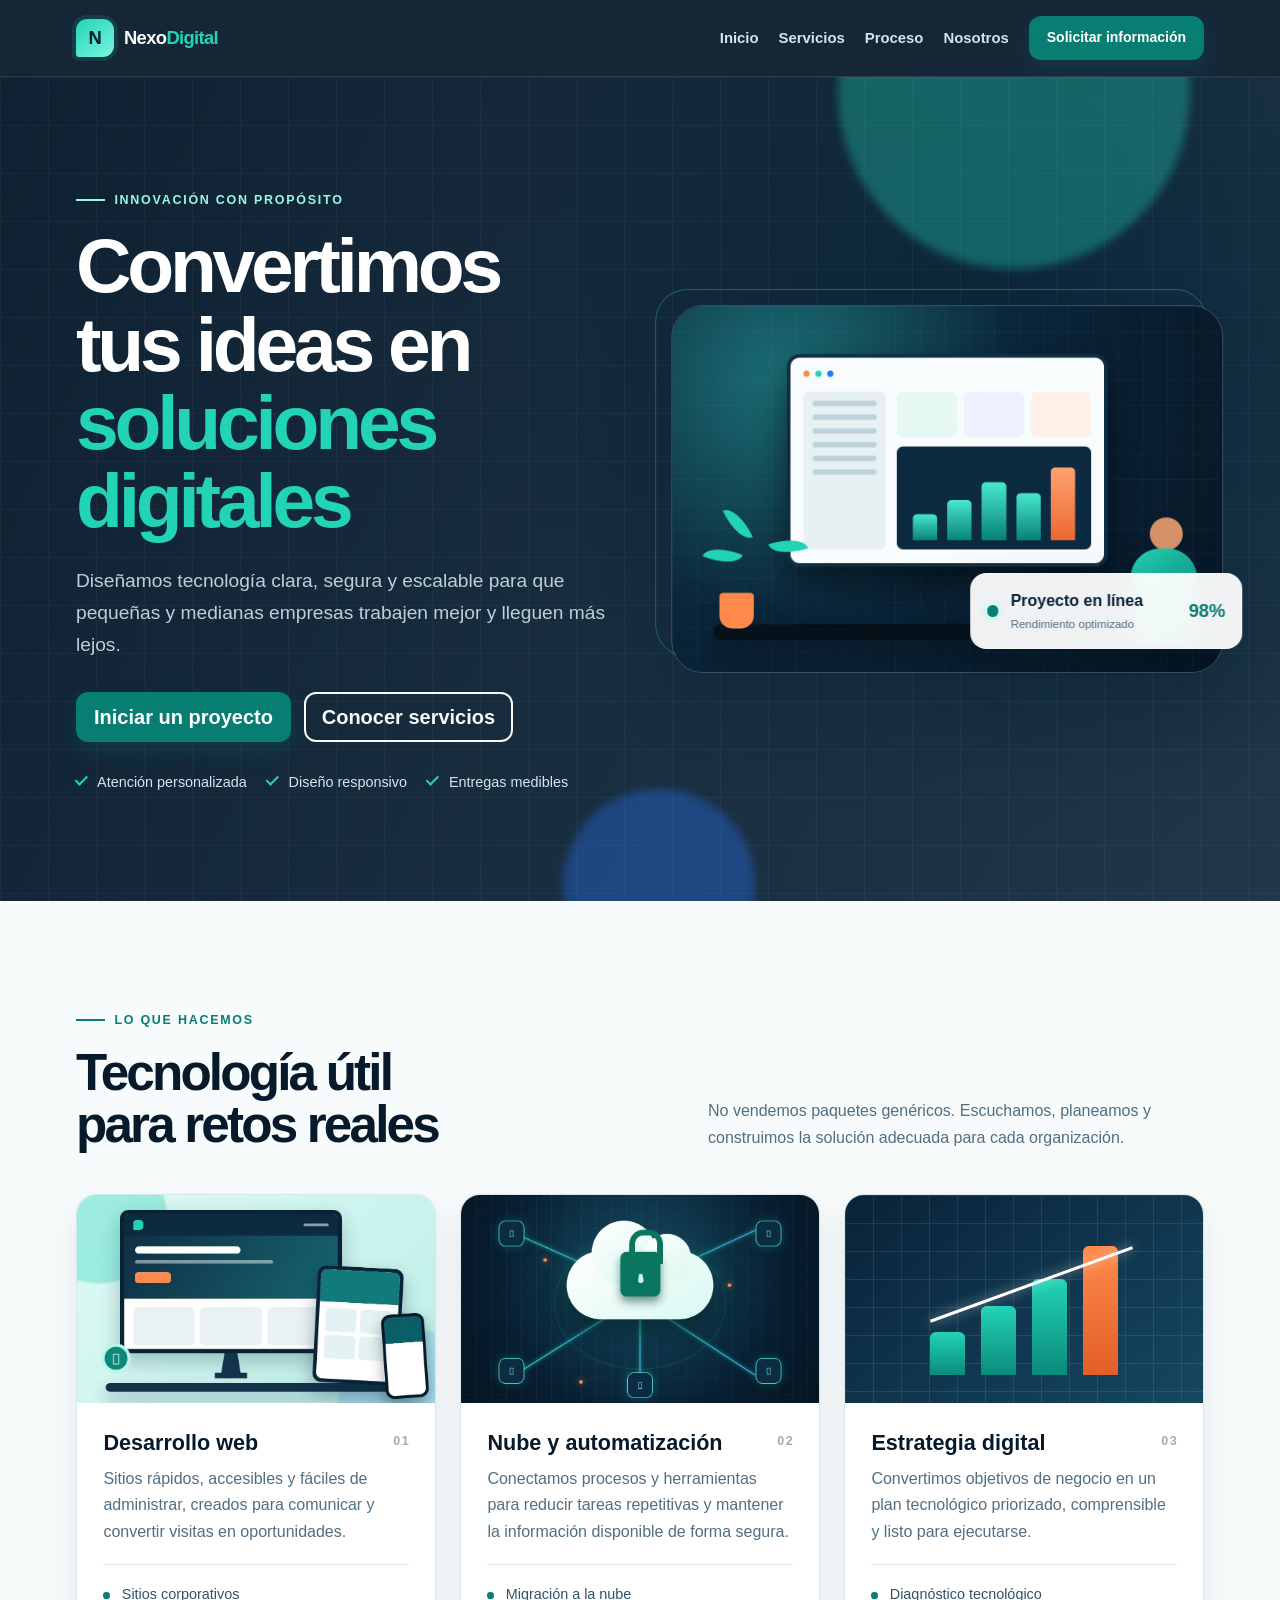
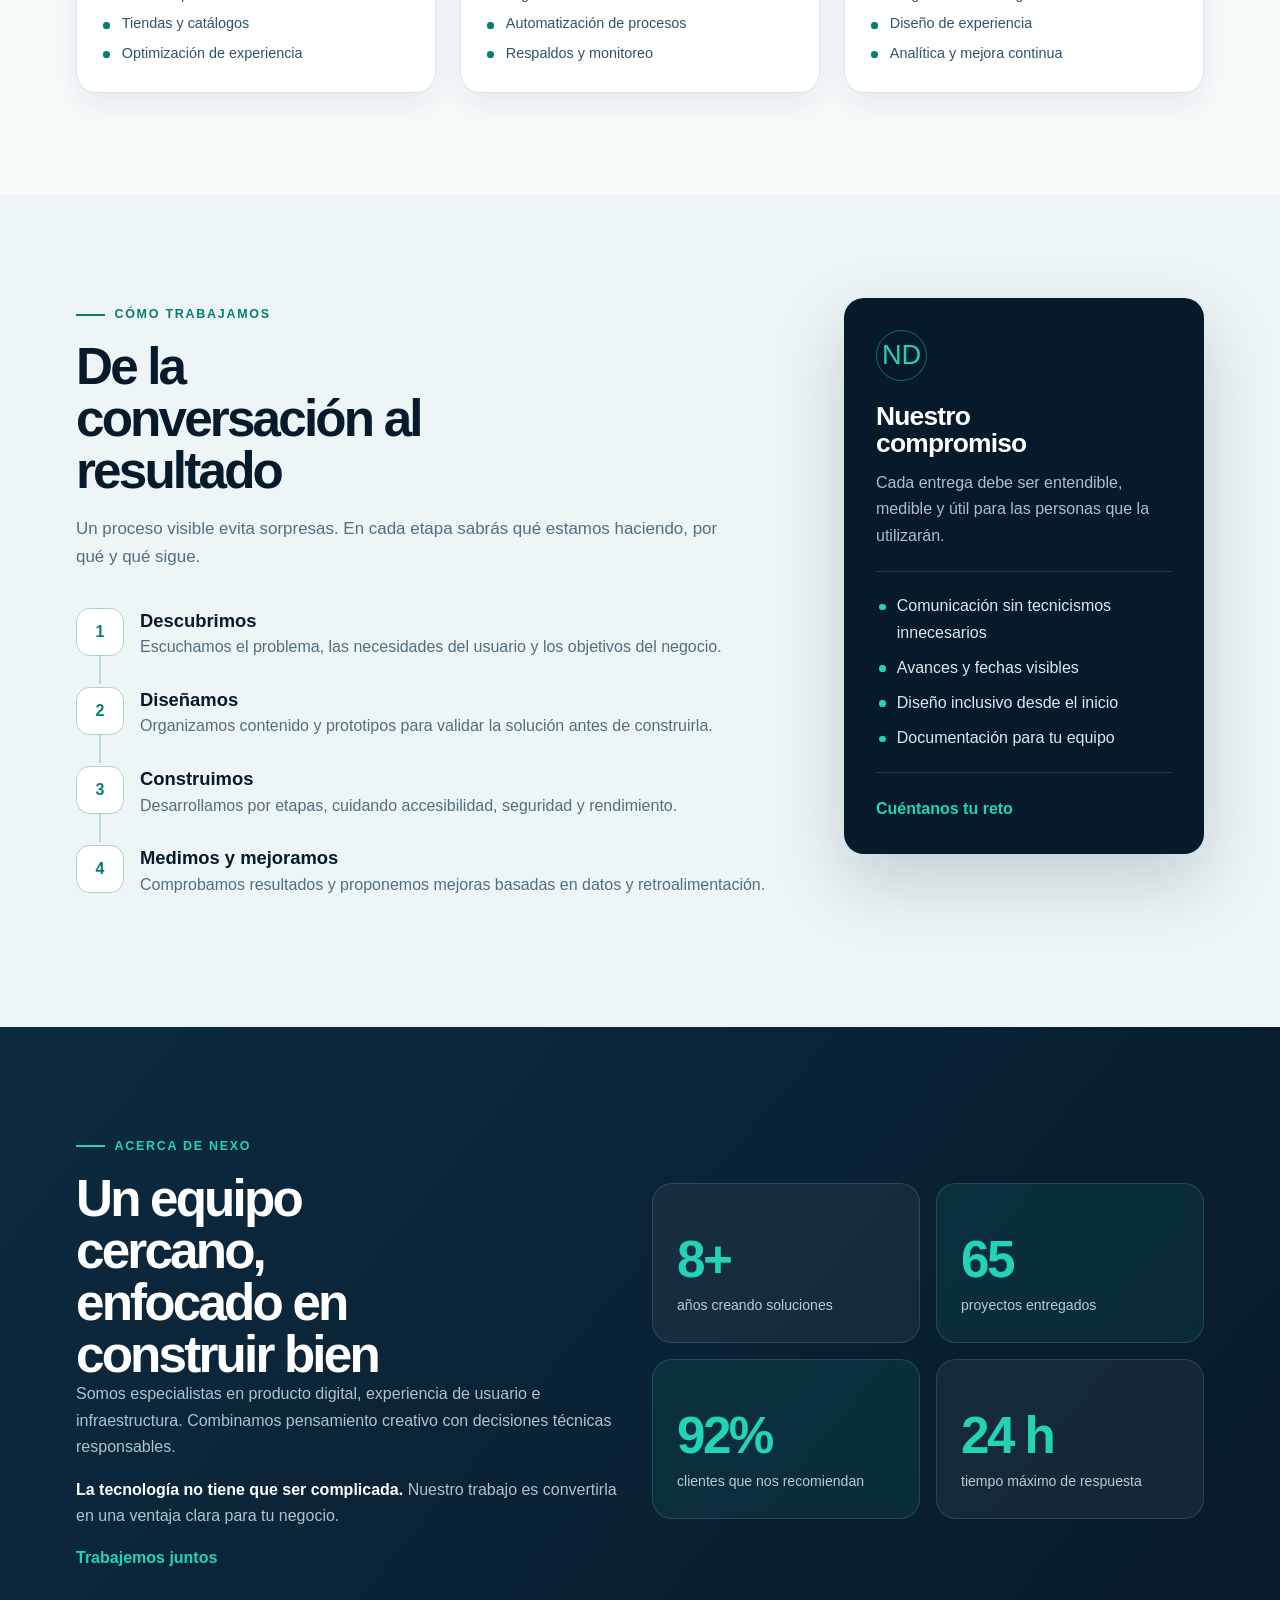
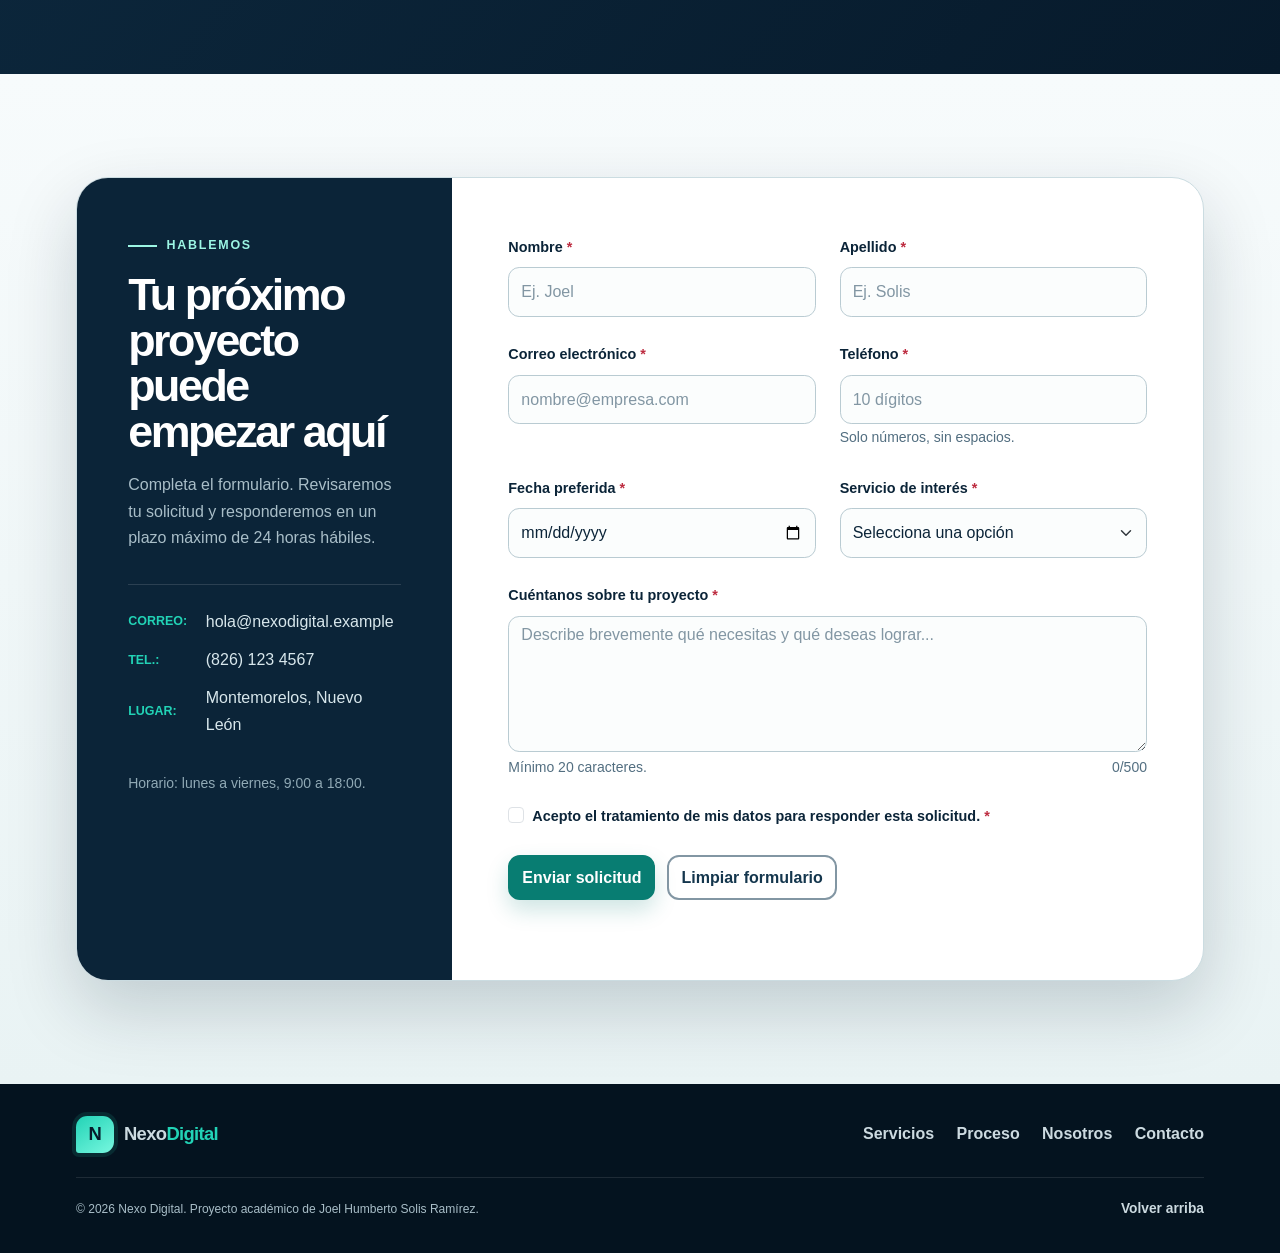
==== commit bc38837c: "docs: agregar PDF y capturas responsivas" ====
--- a/index.html
+++ b/index.html
@@ -45,7 +45,7 @@
       <div class="hero-orb hero-orb-two" aria-hidden="true"></div>
       <div class="container position-relative">
         <!-- Sistema grid de Bootstrap: una columna en móvil y dos desde lg. -->
-        <div class="row align-items-center g-5">
+        <div class="row align-items-center g-4">
           <div class="col-12 col-lg-6">
             <p class="eyebrow"><span aria-hidden="true"></span> Innovación con propósito</p>
             <h1 id="titulo-principal">Convertimos tus ideas en <mark>soluciones digitales</mark></h1>
@@ -56,9 +56,9 @@
               <a class="btn btn-outline-light btn-lg" href="#servicios">Conocer servicios</a>
             </div>
             <ul class="trust-list" aria-label="Beneficios principales">
-              <li><span aria-hidden="true">✓</span> Atención personalizada</li>
-              <li><span aria-hidden="true">✓</span> Diseño responsivo</li>
-              <li><span aria-hidden="true">✓</span> Entregas medibles</li>
+              <li><span class="check-icon" aria-hidden="true"></span> Atención personalizada</li>
+              <li><span class="check-icon" aria-hidden="true"></span> Diseño responsivo</li>
+              <li><span class="check-icon" aria-hidden="true"></span> Entregas medibles</li>
             </ul>
           </div>
           <div class="col-12 col-lg-6">
@@ -143,7 +143,7 @@
 
     <section class="section-space process-section" id="proceso" aria-labelledby="proceso-titulo">
       <div class="container">
-        <div class="row g-5 align-items-start">
+        <div class="row g-4 align-items-start">
           <article class="col-12 col-lg-8">
             <p class="eyebrow dark"><span aria-hidden="true"></span> Cómo trabajamos</p>
             <h2 id="proceso-titulo">De la conversación al resultado</h2>
@@ -170,7 +170,7 @@
 
           <aside class="col-12 col-lg-4" aria-labelledby="compromiso-titulo">
             <div class="commitment-card">
-              <span class="commitment-icon" aria-hidden="true">◇</span>
+              <span class="commitment-icon" aria-hidden="true">ND</span>
               <h2 id="compromiso-titulo">Nuestro compromiso</h2>
               <p>Cada entrega debe ser entendible, medible y útil para las personas que la utilizarán.</p>
               <ul>
@@ -179,7 +179,7 @@
                 <li>Diseño inclusivo desde el inicio</li>
                 <li>Documentación para tu equipo</li>
               </ul>
-              <a href="#contacto">Cuéntanos tu reto <span aria-hidden="true">→</span></a>
+              <a href="#contacto">Cuéntanos tu reto</a>
             </div>
           </aside>
         </div>
@@ -188,13 +188,13 @@
 
     <section class="section-space about-section" id="nosotros" aria-labelledby="nosotros-titulo">
       <div class="container">
-        <div class="row align-items-center g-5">
+        <div class="row align-items-center g-4">
           <div class="col-12 col-lg-6">
             <p class="eyebrow"><span aria-hidden="true"></span> Acerca de Nexo</p>
             <h2 id="nosotros-titulo">Un equipo cercano, enfocado en construir bien</h2>
             <p>Somos especialistas en producto digital, experiencia de usuario e infraestructura. Combinamos pensamiento creativo con decisiones técnicas responsables.</p>
             <p><strong>La tecnología no tiene que ser complicada.</strong> Nuestro trabajo es convertirla en una ventaja clara para tu negocio.</p>
-            <a class="text-link" href="#contacto">Trabajemos juntos <span aria-hidden="true">↗</span></a>
+            <a class="text-link" href="#contacto">Trabajemos juntos</a>
           </div>
           <div class="col-12 col-lg-6">
             <ul class="stats-grid" aria-label="Indicadores de la empresa">
@@ -217,9 +217,9 @@
               <h2 id="contacto-titulo">Tu próximo proyecto puede empezar aquí</h2>
               <p>Completa el formulario. Revisaremos tu solicitud y responderemos en un plazo máximo de 24 horas hábiles.</p>
               <address>
-                <a href="mailto:hola@nexodigital.example"><span aria-hidden="true">✉</span> hola@nexodigital.example</a>
-                <a href="tel:+528261234567"><span aria-hidden="true">☎</span> (826) 123 4567</a>
-                <span><span aria-hidden="true">⌖</span> Montemorelos, Nuevo León</span>
+                <a href="mailto:hola@nexodigital.example"><span class="contact-label">Correo:</span> hola@nexodigital.example</a>
+                <a href="tel:+528261234567"><span class="contact-label">Tel.:</span> (826) 123 4567</a>
+                <span><span class="contact-label">Lugar:</span> Montemorelos, Nuevo León</span>
               </address>
               <small>Horario: lunes a viernes, 9:00 a 18:00.</small>
             </aside>
@@ -310,7 +310,7 @@
       </div>
       <div class="footer-bottom">
         <small>© 2026 Nexo Digital. Proyecto académico de Joel Humberto Solis Ramírez.</small>
-        <a href="#inicio">Volver arriba ↑</a>
+        <a href="#inicio">Volver arriba</a>
       </div>
     </div>
   </footer>
--- a/css/style.css
+++ b/css/style.css
@@ -355,10 +355,14 @@
   list-style: none;
 }
 
-.trust-list span {
-  margin-right: 0.32rem;
-  color: var(--teal);
-  font-weight: 900;
+.trust-list .check-icon {
+  width: 0.42rem;
+  height: 0.72rem;
+  display: inline-block;
+  margin: 0 0.55rem 0.15rem 0.15rem;
+  border: solid var(--teal);
+  border-width: 0 2px 2px 0;
+  transform: rotate(45deg);
 }
 
 .hero-visual {
@@ -683,10 +687,14 @@
 }
 
 .commitment-card li::before {
-  content: "✓";
+  content: "";
   position: absolute;
-  left: 0;
-  color: var(--teal);
+  top: 0.65em;
+  left: 0.2rem;
+  width: 0.42rem;
+  height: 0.42rem;
+  border-radius: 50%;
+  background: var(--teal);
 }
 
 .commitment-card a,
@@ -815,11 +823,14 @@
   color: var(--teal);
 }
 
-.contact-info address span span,
-.contact-info address a span {
-  width: 1.4rem;
+.contact-info .contact-label {
+  width: 4.2rem;
+  flex: 0 0 4.2rem;
   color: var(--teal);
-  text-align: center;
+  font-size: 0.78rem;
+  font-weight: 800;
+  text-align: left;
+  text-transform: uppercase;
 }
 
 .contact-info small {
